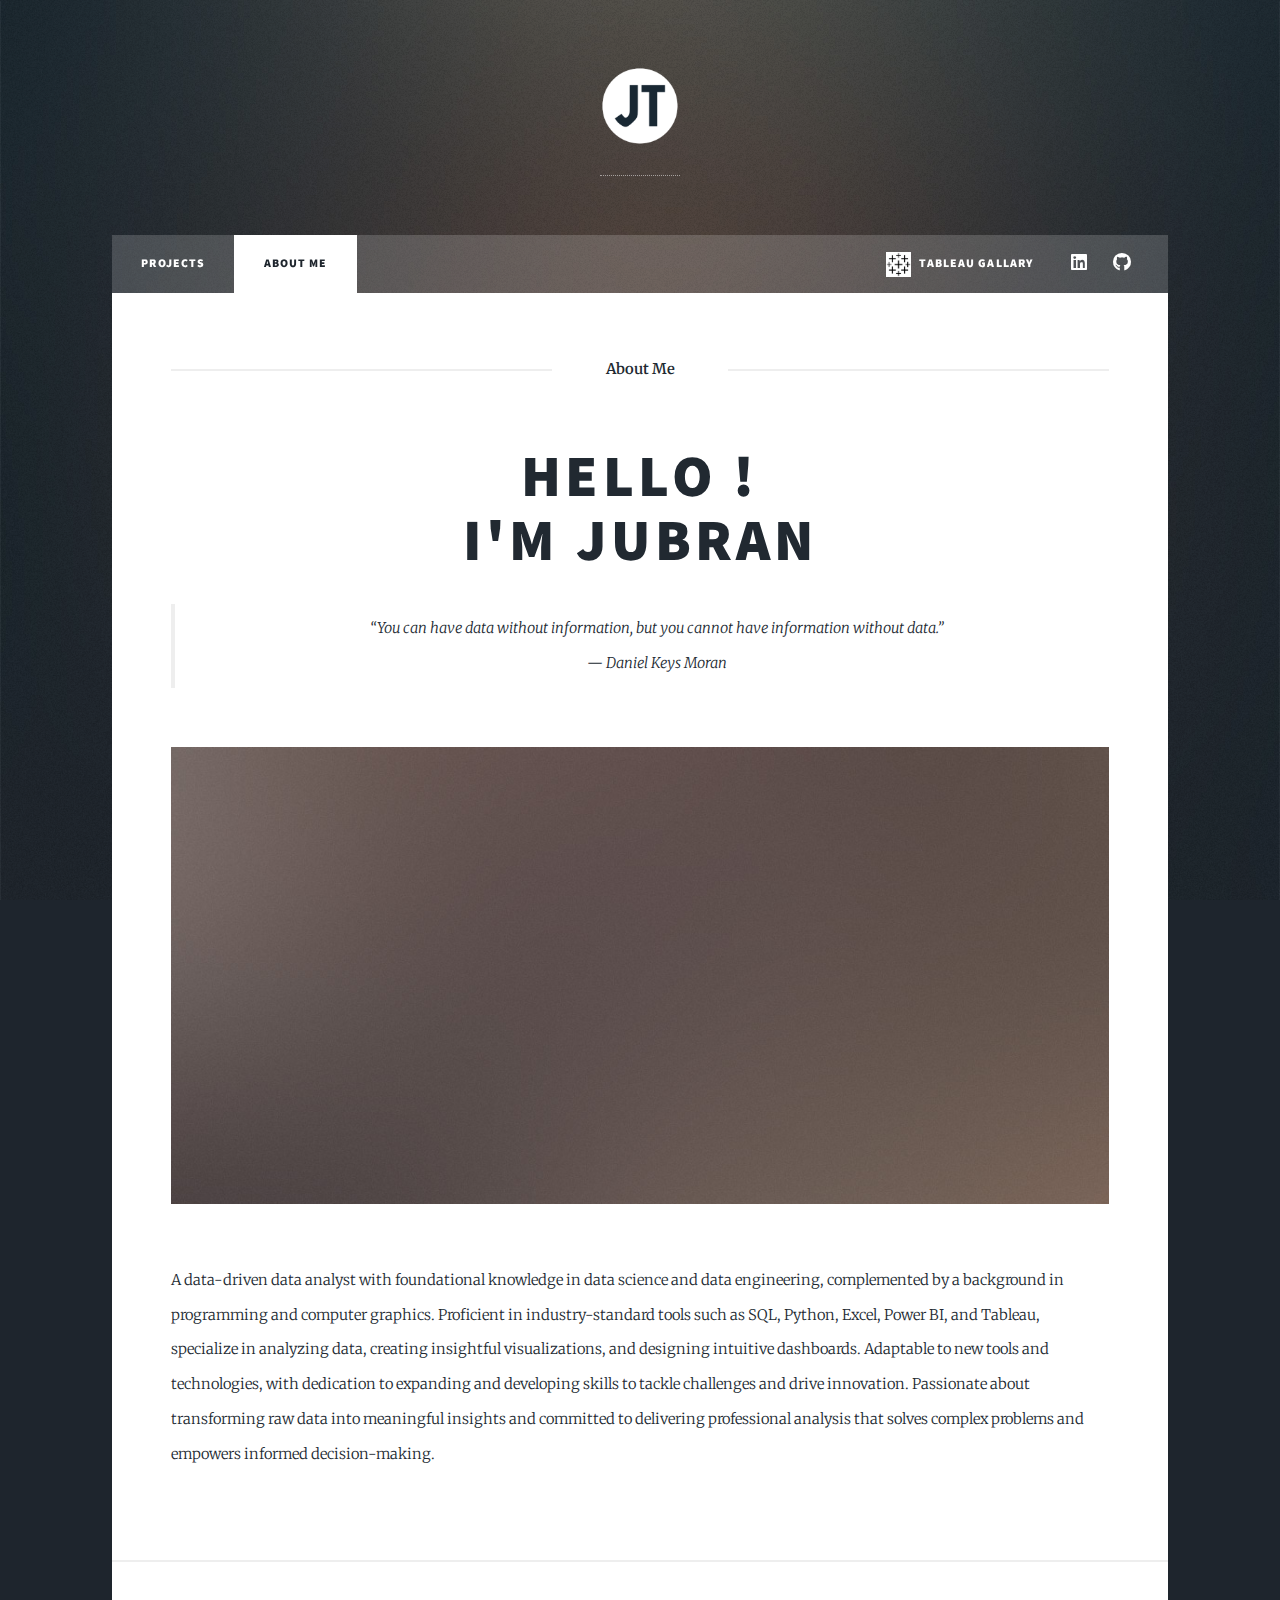
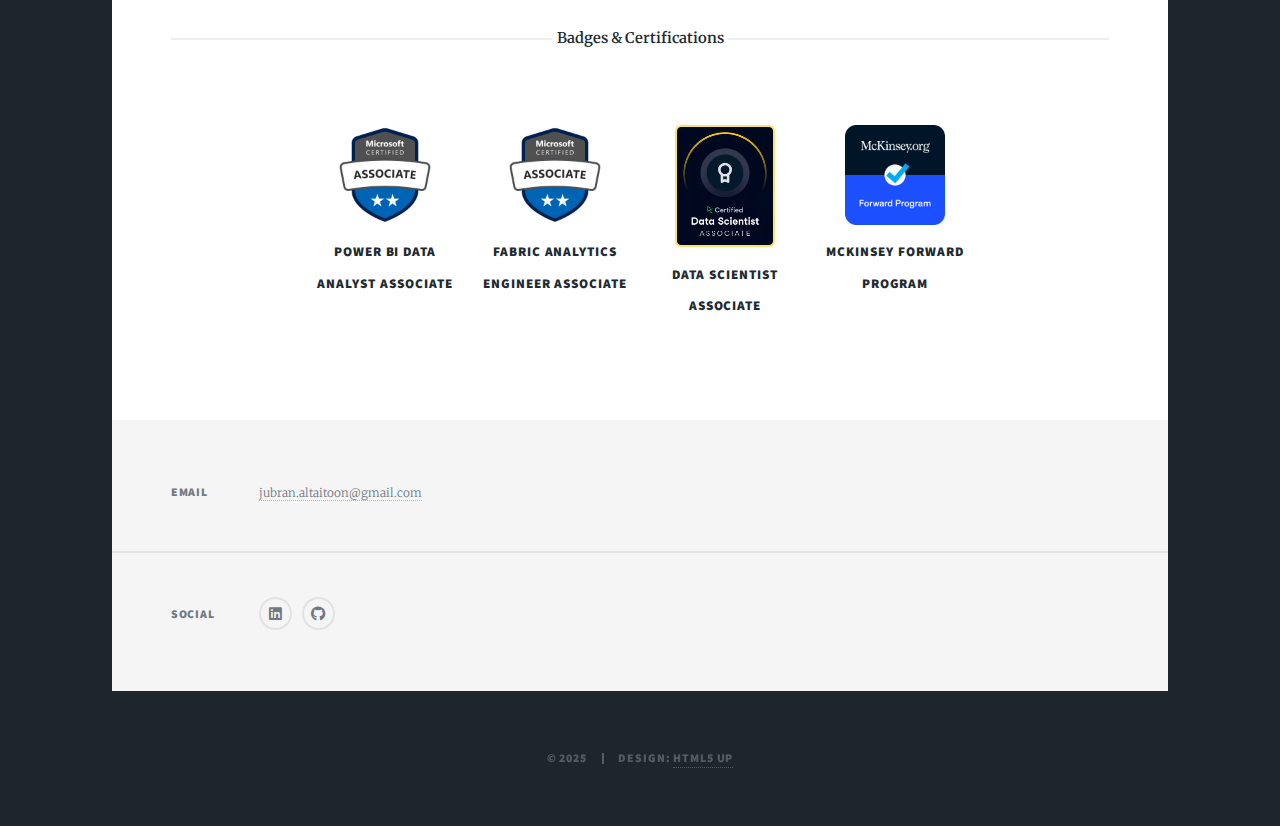
==== about_me.html @ 2d271c59 "Portfolio page" ====
<!DOCTYPE HTML>
<!--
	Massively by HTML5 UP
	html5up.net | @ajlkn
	Free for personal and commercial use under the CCA 3.0 license (html5up.net/license)
-->
<html>
	<head>
		<title>About Me - Jubran | Data Analyst</title>
		<meta charset="utf-8" />
		<meta name="viewport" content="width=device-width, initial-scale=1, user-scalable=no" />
		<link rel="stylesheet" href="assets/css/main.css" />
		<noscript><link rel="stylesheet" href="assets/css/noscript.css" /></noscript>
	</head>
	<body class="is-preload">

		<!-- Wrapper -->
			<div id="wrapper">

				<!-- Header -->
					<header id="header">
						<a href="index.html" class="logo"><img src="images/JT_logo.png" width="80"></img> </a>
					</header>

				<!-- Nav -->
					<nav id="nav">
						<ul class="links">
							<li><a href="index.html">Projects</a></li>
							<li class="active"><a href="about_me.html">About Me</a></li>
						</ul>
                        <ul class="icons links" >
                            <li><a href="https://public.tableau.com/app/profile/jubran.jalal/vizzes" class="icon brands" style="display: inline-flex; align-items: center; text-decoration: none;">
                                <img src="images/tableau_icon.png" height="25" alt="Tableau Profile" style="margin-right: 8px;" />Tableau Gallary</a></li>
                        </ul>
						<ul class="icons">
							<li><a href="https://www.linkedin.com/in/jubranaltaitoon/" class="icon brands fa-linkedin"><span class="label">Linkedin</span></a></li>
							<li><a href="https://github.com/JubJT" class="icon brands fa-github"><span class="label">GitHub</span></a></li>
						</ul>
					</nav>

				<!-- Main -->
					<div id="main">

						<!-- Post -->
							<section class="post">
								<header class="major">
									<span class="date"><strong>About Me</strong></span>
									<h1>Hello !<br>
									I'm Jubran</h1>
									<blockquote>
                                        “You can have data without information, but you cannot have information without data.”  
                                        <footer>— Daniel Keys Moran</footer>
                                    </blockquote>                                    
								</header>
								<div class="image main"><img src="images/pic01.jpg" alt="" /></div>
								<p>A data-driven data analyst with foundational knowledge in data science and data engineering, complemented by a background in programming and computer graphics. Proficient in industry-standard tools such as SQL, Python, Excel, Power BI, and Tableau, specialize in analyzing data, creating insightful visualizations, and designing intuitive dashboards. Adaptable to new tools and technologies, with dedication to expanding and developing skills to tackle challenges and drive innovation. Passionate about transforming raw data into meaningful insights and committed to delivering professional analysis that solves complex problems and empowers informed decision-making.</p>
							</section>
                        <!--Badges-->
                            <section class="post">
                                <header class="major">
                                    <span class="date"><strong>Badges & Certifications</strong></span>
                                </header>
                                <div class="badge-container">
                                    <!-- Row 1 -->
                                    <div class="badge">
                                        <img src="images/microsoft-certified-associate-badge.png" alt="Power BI Data Analyst Associate"/>
                                        <p>Power BI Data Analyst Associate</p>
                                    </div>
                                    <div class="badge">
                                        <img src="images/microsoft-certified-associate-badge.png" alt="Fabric Analytics Engineer Associate">
                                        <p>Fabric Analytics Engineer Associate</p>
                                    </div>
                                    <div class="badge">
                                        <img src="images/DS_Associate_badge_with_outline.png" alt="Data Scientist Associate">
                                        <p>Data Scientist Associate</p>
                                    </div>
                                    <div class="badge">
                                        <img src="images/mckinsey_forward_program.png" alt="McKinsey Forward Program">
                                        <p>McKinsey Forward Program</p>
                                    </div>
                                </div>
                            </section>
					</div>

				<!-- Footer -->
					<footer id="footer">
						<section class="split contact">
							<section>
								<h3>Email</h3>
								<p><a href="mailto:jubran.altaitoon@gmail.com">jubran.altaitoon@gmail.com</a></p>
							</section>
							<section>
								<h3>Social</h3>
								<ul class="icons alt">
									<li><a href="https://www.linkedin.com/in/jubranaltaitoon/" class="icon brands alt fa-linkedin"><span class="label">Linkedin</span></a></li>
									<li><a href="https://github.com/JubJT" class="icon brands alt fa-github"><span class="label">GitHub</span></a></li>
								</ul>
							</section>
						</section>
					</footer>

				<!-- Copyright -->
					<div id="copyright">
						<ul><li>&copy; 2025</li><li>Design: <a href="https://html5up.net">HTML5 UP</a></li></ul>
					</div>

			</div>

		<!-- Scripts -->
			<script src="assets/js/jquery.min.js"></script>
			<script src="assets/js/jquery.scrollex.min.js"></script>
			<script src="assets/js/jquery.scrolly.min.js"></script>
			<script src="assets/js/browser.min.js"></script>
			<script src="assets/js/breakpoints.min.js"></script>
			<script src="assets/js/util.js"></script>
			<script src="assets/js/main.js"></script>

	</body>
</html>
---- assets/css/main.css ----
@import url(fontawesome-all.min.css);
@import url("https://fonts.googleapis.com/css?family=Merriweather:300,700,300italic,700italic|Source+Sans+Pro:900");

/*
	Massively by HTML5 UP
	html5up.net | @ajlkn
	Free for personal and commercial use under the CCA 3.0 license (html5up.net/license)
*/

html, body, div, span, applet, object,
iframe, h1, h2, h3, h4, h5, h6, p, blockquote,
pre, a, abbr, acronym, address, big, cite,
code, del, dfn, em, img, ins, kbd, q, s, samp,
small, strike, strong, sub, sup, tt, var, b,
u, i, center, dl, dt, dd, ol, ul, li, fieldset,
form, label, legend, table, caption, tbody,
tfoot, thead, tr, th, td, article, aside,
canvas, details, embed, figure, figcaption,
footer, header, hgroup, menu, nav, output, ruby,
section, summary, time, mark, audio, video {
	margin: 0;
	padding: 0;
	border: 0;
	font-size: 100%;
	font: inherit;
	vertical-align: baseline;}

article, aside, details, figcaption, figure,
footer, header, hgroup, menu, nav, section {
	display: block;}

body {
	line-height: 1;
}

ol, ul {
	list-style: none;
}

blockquote, q {
	quotes: none;
}

	blockquote:before, blockquote:after, q:before, q:after {
		content: '';
		content: none;
	}

table {
	border-collapse: collapse;
	border-spacing: 0;
}

body {
	-webkit-text-size-adjust: none;
}

mark {
	background-color: transparent;
	color: inherit;
}

input::-moz-focus-inner {
	border: 0;
	padding: 0;
}

input, select, textarea {
	-moz-appearance: none;
	-webkit-appearance: none;
	-ms-appearance: none;
	appearance: none;
}

/* Basic */

	@-ms-viewport {
		width: device-width;
	}

	body {
		-ms-overflow-style: scrollbar;
	}

	@media screen and (max-width: 480px) {

		html, body {
			min-width: 320px;
		}

	}

	html {
		box-sizing: border-box;
	}

	*, *:before, *:after {
		box-sizing: inherit;
	}

	body {
		background-color: #1e252d;
	}

		body.is-preload *, body.is-preload *:before, body.is-preload *:after {
			-moz-animation: none !important;
			-webkit-animation: none !important;
			-ms-animation: none !important;
			animation: none !important;
			-moz-transition: none !important;
			-webkit-transition: none !important;
			-ms-transition: none !important;
			transition: none !important;
		}

/* Type */

	html {
		font-size: 16pt;
	}

		@media screen and (max-width: 1680px) {

			html {
				font-size: 12pt;
			}

		}

		@media screen and (max-width: 1280px) {

			html {
				font-size: 11pt;
			}

		}

		@media screen and (max-width: 360px) {

			html {
				font-size: 10pt;
			}

		}

	body {
		color: #212931;
	}

	body, input, select, textarea {
		font-family: "Merriweather", Georgia, serif;
		font-weight: 300;
		font-size: 1rem;
		line-height: 2.375;
	}

	a {
		-moz-transition: color 0.2s ease-in-out, background-color 0.2s ease-in-out, border-color 0.2s ease-in-out, box-shadow 0.2s ease-in-out;
		-webkit-transition: color 0.2s ease-in-out, background-color 0.2s ease-in-out, border-color 0.2s ease-in-out, box-shadow 0.2s ease-in-out;
		-ms-transition: color 0.2s ease-in-out, background-color 0.2s ease-in-out, border-color 0.2s ease-in-out, box-shadow 0.2s ease-in-out;
		transition: color 0.2s ease-in-out, background-color 0.2s ease-in-out, border-color 0.2s ease-in-out, box-shadow 0.2s ease-in-out;
		border-bottom: dotted 1px;
		text-decoration: none;
	}

		a:hover {
			border-bottom-color: transparent;
		}

	strong, b {
		font-weight: 600;
	}

	em, i {
		font-style: italic;
	}

	p {
		/*text-align: justify;*/
		margin: 0 0 2rem 0;
	}

	h1, h2, h3, h4, h5, h6 {
		font-family: "Source Sans Pro", Helvetica, sans-serif;
		font-weight: 900;
		line-height: 1.5;
		letter-spacing: 0.075em;
		text-transform: uppercase;
		margin: 0 0 1rem 0;
	}

		h1 a, h2 a, h3 a, h4 a, h5 a, h6 a {
			border-bottom: 0;
			color: inherit;
			text-decoration: none;
		}

	h1 {
		font-size: 4rem;
		line-height: 1.1;
		margin: 0 0 2rem 0;
	}

	h2 {
		font-size: 1.75rem;
		line-height: 1.3;
		margin: 0 0 1.5rem 0;
	}

	h3 {
		font-size: 1.25rem;
		margin: 0 0 1.5rem 0;
	}

	h4 {
		font-size: 1rem;
	}

	h5 {
		font-size: 0.9rem;
	}

	h6 {
		font-size: 0.8rem;
	}

	sub {
		font-size: 0.8rem;
		position: relative;
		top: 0.5rem;
	}

	sup {
		font-size: 0.8rem;
		position: relative;
		top: -0.5rem;
	}

	blockquote {
		border-left: solid 4px;
		font-style: italic;
		margin: 0 0 2rem 0;
		padding: 0.5rem 0 0.5rem 2rem;
	}

	code {
		border: solid 2px;
		font-family: "Courier New", monospace;
		font-size: 0.9rem;
		margin: 0 0.25rem;
		padding: 0.25rem 0.65rem;
	}

	pre {
		-webkit-overflow-scrolling: touch;
		font-family: "Courier New", monospace;
		font-size: 0.9rem;
		margin: 0 0 2rem 0;
	}

		pre code {
			display: block;
			line-height: 1.75;
			padding: 1rem 1.5rem;
			overflow-x: auto;
		}

	hr {
		border: 0;
		border-bottom: solid 2px;
		margin: 3rem 0;
	}

		hr.major {
			margin: 5rem 0;
		}

	.align-left {
		text-align: left;
	}

	.align-center {
		text-align: center;
	}

	.align-right {
		text-align: right;
	}

	input, select, textarea {
		color: #212931;
	}

	a {
		color: #212931;
		border-bottom-color: rgba(33, 41, 49, 0.5);
	}

		a:hover {
			border-bottom-color: transparent;
			color: #18bfef !important;
		}

	strong, b {
		color: #212931;
	}

	h1, h2, h3, h4, h5, h6 {
		color: #212931;
	}

	blockquote {
		border-left-color: #eeeeee;
	}

	code {
		background: rgba(220, 220, 220, 0.25);
		border-color: #eeeeee;
	}

	hr {
		border-bottom-color: #eeeeee;
	}

/* Row */

	.row {
		display: flex;
		flex-wrap: wrap;
		box-sizing: border-box;
		align-items: stretch;
	}

		.row > * {
			box-sizing: border-box;
		}

		.row.gtr-uniform > * > :last-child {
			margin-bottom: 0;
		}

		.row.aln-left {
			justify-content: flex-start;
		}

		.row.aln-center {
			justify-content: center;
		}

		.row.aln-right {
			justify-content: flex-end;
		}

		.row.aln-top {
			align-items: flex-start;
		}

		.row.aln-middle {
			align-items: center;
		}

		.row.aln-bottom {
			align-items: flex-end;
		}

		.row > .imp {
			order: -1;
		}

		.row > .col-1 {
			width: 8.33333%;
		}

		.row > .off-1 {
			margin-left: 8.33333%;
		}

		.row > .col-2 {
			width: 16.66667%;
		}

		.row > .off-2 {
			margin-left: 16.66667%;
		}

		.row > .col-3 {
			width: 25%;
		}

		.row > .off-3 {
			margin-left: 25%;
		}

		.row > .col-4 {
			width: 33.33333%;
		}

		.row > .off-4 {
			margin-left: 33.33333%;
		}

		.row > .col-5 {
			width: 41.66667%;
		}

		.row > .off-5 {
			margin-left: 41.66667%;
		}

		.row > .col-6 {
			width: 50%;
		}

		.row > .off-6 {
			margin-left: 50%;
		}

		.row > .col-7 {
			width: 58.33333%;
		}

		.row > .off-7 {
			margin-left: 58.33333%;
		}

		.row > .col-8 {
			width: 66.66667%;
		}

		.row > .off-8 {
			margin-left: 66.66667%;
		}

		.row > .col-9 {
			width: 75%;
		}

		.row > .off-9 {
			margin-left: 75%;
		}

		.row > .col-10 {
			width: 83.33333%;
		}

		.row > .off-10 {
			margin-left: 83.33333%;
		}

		.row > .col-11 {
			width: 91.66667%;
		}

		.row > .off-11 {
			margin-left: 91.66667%;
		}

		.row > .col-12 {
			width: 100%;
		}

		.row > .off-12 {
			margin-left: 100%;
		}

		.row.gtr-0 {
			margin-top: 0;
			margin-left: 0rem;
		}

			.row.gtr-0 > * {
				padding: 0 0 0 0rem;
			}

			.row.gtr-0.gtr-uniform {
				margin-top: 0rem;
			}

				.row.gtr-0.gtr-uniform > * {
					padding-top: 0rem;
				}

		.row.gtr-25 {
			margin-top: 0;
			margin-left: -0.375rem;
		}

			.row.gtr-25 > * {
				padding: 0 0 0 0.375rem;
			}

			.row.gtr-25.gtr-uniform {
				margin-top: -0.375rem;
			}

				.row.gtr-25.gtr-uniform > * {
					padding-top: 0.375rem;
				}

		.row.gtr-50 {
			margin-top: 0;
			margin-left: -0.75rem;
		}

			.row.gtr-50 > * {
				padding: 0 0 0 0.75rem;
			}

			.row.gtr-50.gtr-uniform {
				margin-top: -0.75rem;
			}

				.row.gtr-50.gtr-uniform > * {
					padding-top: 0.75rem;
				}

		.row {
			margin-top: 0;
			margin-left: -1.5rem;
		}

			.row > * {
				padding: 0 0 0 1.5rem;
			}

			.row.gtr-uniform {
				margin-top: -1.5rem;
			}

				.row.gtr-uniform > * {
					padding-top: 1.5rem;
				}

		.row.gtr-150 {
			margin-top: 0;
			margin-left: -2.25rem;
		}

			.row.gtr-150 > * {
				padding: 0 0 0 2.25rem;
			}

			.row.gtr-150.gtr-uniform {
				margin-top: -2.25rem;
			}

				.row.gtr-150.gtr-uniform > * {
					padding-top: 2.25rem;
				}

		.row.gtr-200 {
			margin-top: 0;
			margin-left: -3rem;
		}

			.row.gtr-200 > * {
				padding: 0 0 0 3rem;
			}

			.row.gtr-200.gtr-uniform {
				margin-top: -3rem;
			}

				.row.gtr-200.gtr-uniform > * {
					padding-top: 3rem;
				}

		@media screen and (max-width: 1680px) {

			.row {
				display: flex;
				flex-wrap: wrap;
				box-sizing: border-box;
				align-items: stretch;
			}

				.row > * {
					box-sizing: border-box;
				}

				.row.gtr-uniform > * > :last-child {
					margin-bottom: 0;
				}

				.row.aln-left {
					justify-content: flex-start;
				}

				.row.aln-center {
					justify-content: center;
				}

				.row.aln-right {
					justify-content: flex-end;
				}

				.row.aln-top {
					align-items: flex-start;
				}

				.row.aln-middle {
					align-items: center;
				}

				.row.aln-bottom {
					align-items: flex-end;
				}

				.row > .imp-xlarge {
					order: -1;
				}

				.row > .col-1-xlarge {
					width: 8.33333%;
				}

				.row > .off-1-xlarge {
					margin-left: 8.33333%;
				}

				.row > .col-2-xlarge {
					width: 16.66667%;
				}

				.row > .off-2-xlarge {
					margin-left: 16.66667%;
				}

				.row > .col-3-xlarge {
					width: 25%;
				}

				.row > .off-3-xlarge {
					margin-left: 25%;
				}

				.row > .col-4-xlarge {
					width: 33.33333%;
				}

				.row > .off-4-xlarge {
					margin-left: 33.33333%;
				}

				.row > .col-5-xlarge {
					width: 41.66667%;
				}

				.row > .off-5-xlarge {
					margin-left: 41.66667%;
				}

				.row > .col-6-xlarge {
					width: 50%;
				}

				.row > .off-6-xlarge {
					margin-left: 50%;
				}

				.row > .col-7-xlarge {
					width: 58.33333%;
				}

				.row > .off-7-xlarge {
					margin-left: 58.33333%;
				}

				.row > .col-8-xlarge {
					width: 66.66667%;
				}

				.row > .off-8-xlarge {
					margin-left: 66.66667%;
				}

				.row > .col-9-xlarge {
					width: 75%;
				}

				.row > .off-9-xlarge {
					margin-left: 75%;
				}

				.row > .col-10-xlarge {
					width: 83.33333%;
				}

				.row > .off-10-xlarge {
					margin-left: 83.33333%;
				}

				.row > .col-11-xlarge {
					width: 91.66667%;
				}

				.row > .off-11-xlarge {
					margin-left: 91.66667%;
				}

				.row > .col-12-xlarge {
					width: 100%;
				}

				.row > .off-12-xlarge {
					margin-left: 100%;
				}

				.row.gtr-0 {
					margin-top: 0;
					margin-left: 0rem;
				}

					.row.gtr-0 > * {
						padding: 0 0 0 0rem;
					}

					.row.gtr-0.gtr-uniform {
						margin-top: 0rem;
					}

						.row.gtr-0.gtr-uniform > * {
							padding-top: 0rem;
						}

				.row.gtr-25 {
					margin-top: 0;
					margin-left: -0.375rem;
				}

					.row.gtr-25 > * {
						padding: 0 0 0 0.375rem;
					}

					.row.gtr-25.gtr-uniform {
						margin-top: -0.375rem;
					}

						.row.gtr-25.gtr-uniform > * {
							padding-top: 0.375rem;
						}

				.row.gtr-50 {
					margin-top: 0;
					margin-left: -0.75rem;
				}

					.row.gtr-50 > * {
						padding: 0 0 0 0.75rem;
					}

					.row.gtr-50.gtr-uniform {
						margin-top: -0.75rem;
					}

						.row.gtr-50.gtr-uniform > * {
							padding-top: 0.75rem;
						}

				.row {
					margin-top: 0;
					margin-left: -1.5rem;
				}

					.row > * {
						padding: 0 0 0 1.5rem;
					}

					.row.gtr-uniform {
						margin-top: -1.5rem;
					}

						.row.gtr-uniform > * {
							padding-top: 1.5rem;
						}

				.row.gtr-150 {
					margin-top: 0;
					margin-left: -2.25rem;
				}

					.row.gtr-150 > * {
						padding: 0 0 0 2.25rem;
					}

					.row.gtr-150.gtr-uniform {
						margin-top: -2.25rem;
					}

						.row.gtr-150.gtr-uniform > * {
							padding-top: 2.25rem;
						}

				.row.gtr-200 {
					margin-top: 0;
					margin-left: -3rem;
				}

					.row.gtr-200 > * {
						padding: 0 0 0 3rem;
					}

					.row.gtr-200.gtr-uniform {
						margin-top: -3rem;
					}

						.row.gtr-200.gtr-uniform > * {
							padding-top: 3rem;
						}

		}

		@media screen and (max-width: 1280px) {

			.row {
				display: flex;
				flex-wrap: wrap;
				box-sizing: border-box;
				align-items: stretch;
			}

				.row > * {
					box-sizing: border-box;
				}

				.row.gtr-uniform > * > :last-child {
					margin-bottom: 0;
				}

				.row.aln-left {
					justify-content: flex-start;
				}

				.row.aln-center {
					justify-content: center;
				}

				.row.aln-right {
					justify-content: flex-end;
				}

				.row.aln-top {
					align-items: flex-start;
				}

				.row.aln-middle {
					align-items: center;
				}

				.row.aln-bottom {
					align-items: flex-end;
				}

				.row > .imp-large {
					order: -1;
				}

				.row > .col-1-large {
					width: 8.33333%;
				}

				.row > .off-1-large {
					margin-left: 8.33333%;
				}

				.row > .col-2-large {
					width: 16.66667%;
				}

				.row > .off-2-large {
					margin-left: 16.66667%;
				}

				.row > .col-3-large {
					width: 25%;
				}

				.row > .off-3-large {
					margin-left: 25%;
				}

				.row > .col-4-large {
					width: 33.33333%;
				}

				.row > .off-4-large {
					margin-left: 33.33333%;
				}

				.row > .col-5-large {
					width: 41.66667%;
				}

				.row > .off-5-large {
					margin-left: 41.66667%;
				}

				.row > .col-6-large {
					width: 50%;
				}

				.row > .off-6-large {
					margin-left: 50%;
				}

				.row > .col-7-large {
					width: 58.33333%;
				}

				.row > .off-7-large {
					margin-left: 58.33333%;
				}

				.row > .col-8-large {
					width: 66.66667%;
				}

				.row > .off-8-large {
					margin-left: 66.66667%;
				}

				.row > .col-9-large {
					width: 75%;
				}

				.row > .off-9-large {
					margin-left: 75%;
				}

				.row > .col-10-large {
					width: 83.33333%;
				}

				.row > .off-10-large {
					margin-left: 83.33333%;
				}

				.row > .col-11-large {
					width: 91.66667%;
				}

				.row > .off-11-large {
					margin-left: 91.66667%;
				}

				.row > .col-12-large {
					width: 100%;
				}

				.row > .off-12-large {
					margin-left: 100%;
				}

				.row.gtr-0 {
					margin-top: 0;
					margin-left: 0rem;
				}

					.row.gtr-0 > * {
						padding: 0 0 0 0rem;
					}

					.row.gtr-0.gtr-uniform {
						margin-top: 0rem;
					}

						.row.gtr-0.gtr-uniform > * {
							padding-top: 0rem;
						}

				.row.gtr-25 {
					margin-top: 0;
					margin-left: -0.375rem;
				}

					.row.gtr-25 > * {
						padding: 0 0 0 0.375rem;
					}

					.row.gtr-25.gtr-uniform {
						margin-top: -0.375rem;
					}

						.row.gtr-25.gtr-uniform > * {
							padding-top: 0.375rem;
						}

				.row.gtr-50 {
					margin-top: 0;
					margin-left: -0.75rem;
				}

					.row.gtr-50 > * {
						padding: 0 0 0 0.75rem;
					}

					.row.gtr-50.gtr-uniform {
						margin-top: -0.75rem;
					}

						.row.gtr-50.gtr-uniform > * {
							padding-top: 0.75rem;
						}

				.row {
					margin-top: 0;
					margin-left: -1.5rem;
				}

					.row > * {
						padding: 0 0 0 1.5rem;
					}

					.row.gtr-uniform {
						margin-top: -1.5rem;
					}

						.row.gtr-uniform > * {
							padding-top: 1.5rem;
						}

				.row.gtr-150 {
					margin-top: 0;
					margin-left: -2.25rem;
				}

					.row.gtr-150 > * {
						padding: 0 0 0 2.25rem;
					}

					.row.gtr-150.gtr-uniform {
						margin-top: -2.25rem;
					}

						.row.gtr-150.gtr-uniform > * {
							padding-top: 2.25rem;
						}

				.row.gtr-200 {
					margin-top: 0;
					margin-left: -3rem;
				}

					.row.gtr-200 > * {
						padding: 0 0 0 3rem;
					}

					.row.gtr-200.gtr-uniform {
						margin-top: -3rem;
					}

						.row.gtr-200.gtr-uniform > * {
							padding-top: 3rem;
						}

		}

		@media screen and (max-width: 980px) {

			.row {
				display: flex;
				flex-wrap: wrap;
				box-sizing: border-box;
				align-items: stretch;
			}

				.row > * {
					box-sizing: border-box;
				}

				.row.gtr-uniform > * > :last-child {
					margin-bottom: 0;
				}

				.row.aln-left {
					justify-content: flex-start;
				}

				.row.aln-center {
					justify-content: center;
				}

				.row.aln-right {
					justify-content: flex-end;
				}

				.row.aln-top {
					align-items: flex-start;
				}

				.row.aln-middle {
					align-items: center;
				}

				.row.aln-bottom {
					align-items: flex-end;
				}

				.row > .imp-medium {
					order: -1;
				}

				.row > .col-1-medium {
					width: 8.33333%;
				}

				.row > .off-1-medium {
					margin-left: 8.33333%;
				}

				.row > .col-2-medium {
					width: 16.66667%;
				}

				.row > .off-2-medium {
					margin-left: 16.66667%;
				}

				.row > .col-3-medium {
					width: 25%;
				}

				.row > .off-3-medium {
					margin-left: 25%;
				}

				.row > .col-4-medium {
					width: 33.33333%;
				}

				.row > .off-4-medium {
					margin-left: 33.33333%;
				}

				.row > .col-5-medium {
					width: 41.66667%;
				}

				.row > .off-5-medium {
					margin-left: 41.66667%;
				}

				.row > .col-6-medium {
					width: 50%;
				}

				.row > .off-6-medium {
					margin-left: 50%;
				}

				.row > .col-7-medium {
					width: 58.33333%;
				}

				.row > .off-7-medium {
					margin-left: 58.33333%;
				}

				.row > .col-8-medium {
					width: 66.66667%;
				}

				.row > .off-8-medium {
					margin-left: 66.66667%;
				}

				.row > .col-9-medium {
					width: 75%;
				}

				.row > .off-9-medium {
					margin-left: 75%;
				}

				.row > .col-10-medium {
					width: 83.33333%;
				}

				.row > .off-10-medium {
					margin-left: 83.33333%;
				}

				.row > .col-11-medium {
					width: 91.66667%;
				}

				.row > .off-11-medium {
					margin-left: 91.66667%;
				}

				.row > .col-12-medium {
					width: 100%;
				}

				.row > .off-12-medium {
					margin-left: 100%;
				}

				.row.gtr-0 {
					margin-top: 0;
					margin-left: 0rem;
				}

					.row.gtr-0 > * {
						padding: 0 0 0 0rem;
					}

					.row.gtr-0.gtr-uniform {
						margin-top: 0rem;
					}

						.row.gtr-0.gtr-uniform > * {
							padding-top: 0rem;
						}

				.row.gtr-25 {
					margin-top: 0;
					margin-left: -0.375rem;
				}

					.row.gtr-25 > * {
						padding: 0 0 0 0.375rem;
					}

					.row.gtr-25.gtr-uniform {
						margin-top: -0.375rem;
					}

						.row.gtr-25.gtr-uniform > * {
							padding-top: 0.375rem;
						}

				.row.gtr-50 {
					margin-top: 0;
					margin-left: -0.75rem;
				}

					.row.gtr-50 > * {
						padding: 0 0 0 0.75rem;
					}

					.row.gtr-50.gtr-uniform {
						margin-top: -0.75rem;
					}

						.row.gtr-50.gtr-uniform > * {
							padding-top: 0.75rem;
						}

				.row {
					margin-top: 0;
					margin-left: -1.5rem;
				}

					.row > * {
						padding: 0 0 0 1.5rem;
					}

					.row.gtr-uniform {
						margin-top: -1.5rem;
					}

						.row.gtr-uniform > * {
							padding-top: 1.5rem;
						}

				.row.gtr-150 {
					margin-top: 0;
					margin-left: -2.25rem;
				}

					.row.gtr-150 > * {
						padding: 0 0 0 2.25rem;
					}

					.row.gtr-150.gtr-uniform {
						margin-top: -2.25rem;
					}

						.row.gtr-150.gtr-uniform > * {
							padding-top: 2.25rem;
						}

				.row.gtr-200 {
					margin-top: 0;
					margin-left: -3rem;
				}

					.row.gtr-200 > * {
						padding: 0 0 0 3rem;
					}

					.row.gtr-200.gtr-uniform {
						margin-top: -3rem;
					}

						.row.gtr-200.gtr-uniform > * {
							padding-top: 3rem;
						}

		}

		@media screen and (max-width: 736px) {

			.row {
				display: flex;
				flex-wrap: wrap;
				box-sizing: border-box;
				align-items: stretch;
			}

				.row > * {
					box-sizing: border-box;
				}

				.row.gtr-uniform > * > :last-child {
					margin-bottom: 0;
				}

				.row.aln-left {
					justify-content: flex-start;
				}

				.row.aln-center {
					justify-content: center;
				}

				.row.aln-right {
					justify-content: flex-end;
				}

				.row.aln-top {
					align-items: flex-start;
				}

				.row.aln-middle {
					align-items: center;
				}

				.row.aln-bottom {
					align-items: flex-end;
				}

				.row > .imp-small {
					order: -1;
				}

				.row > .col-1-small {
					width: 8.33333%;
				}

				.row > .off-1-small {
					margin-left: 8.33333%;
				}

				.row > .col-2-small {
					width: 16.66667%;
				}

				.row > .off-2-small {
					margin-left: 16.66667%;
				}

				.row > .col-3-small {
					width: 25%;
				}

				.row > .off-3-small {
					margin-left: 25%;
				}

				.row > .col-4-small {
					width: 33.33333%;
				}

				.row > .off-4-small {
					margin-left: 33.33333%;
				}

				.row > .col-5-small {
					width: 41.66667%;
				}

				.row > .off-5-small {
					margin-left: 41.66667%;
				}

				.row > .col-6-small {
					width: 50%;
				}

				.row > .off-6-small {
					margin-left: 50%;
				}

				.row > .col-7-small {
					width: 58.33333%;
				}

				.row > .off-7-small {
					margin-left: 58.33333%;
				}

				.row > .col-8-small {
					width: 66.66667%;
				}

				.row > .off-8-small {
					margin-left: 66.66667%;
				}

				.row > .col-9-small {
					width: 75%;
				}

				.row > .off-9-small {
					margin-left: 75%;
				}

				.row > .col-10-small {
					width: 83.33333%;
				}

				.row > .off-10-small {
					margin-left: 83.33333%;
				}

				.row > .col-11-small {
					width: 91.66667%;
				}

				.row > .off-11-small {
					margin-left: 91.66667%;
				}

				.row > .col-12-small {
					width: 100%;
				}

				.row > .off-12-small {
					margin-left: 100%;
				}

				.row.gtr-0 {
					margin-top: 0;
					margin-left: 0rem;
				}

					.row.gtr-0 > * {
						padding: 0 0 0 0rem;
					}

					.row.gtr-0.gtr-uniform {
						margin-top: 0rem;
					}

						.row.gtr-0.gtr-uniform > * {
							padding-top: 0rem;
						}

				.row.gtr-25 {
					margin-top: 0;
					margin-left: -0.375rem;
				}

					.row.gtr-25 > * {
						padding: 0 0 0 0.375rem;
					}

					.row.gtr-25.gtr-uniform {
						margin-top: -0.375rem;
					}

						.row.gtr-25.gtr-uniform > * {
							padding-top: 0.375rem;
						}

				.row.gtr-50 {
					margin-top: 0;
					margin-left: -0.75rem;
				}

					.row.gtr-50 > * {
						padding: 0 0 0 0.75rem;
					}

					.row.gtr-50.gtr-uniform {
						margin-top: -0.75rem;
					}

						.row.gtr-50.gtr-uniform > * {
							padding-top: 0.75rem;
						}

				.row {
					margin-top: 0;
					margin-left: -1.5rem;
				}

					.row > * {
						padding: 0 0 0 1.5rem;
					}

					.row.gtr-uniform {
						margin-top: -1.5rem;
					}

						.row.gtr-uniform > * {
							padding-top: 1.5rem;
						}

				.row.gtr-150 {
					margin-top: 0;
					margin-left: -2.25rem;
				}

					.row.gtr-150 > * {
						padding: 0 0 0 2.25rem;
					}

					.row.gtr-150.gtr-uniform {
						margin-top: -2.25rem;
					}

						.row.gtr-150.gtr-uniform > * {
							padding-top: 2.25rem;
						}

				.row.gtr-200 {
					margin-top: 0;
					margin-left: -3rem;
				}

					.row.gtr-200 > * {
						padding: 0 0 0 3rem;
					}

					.row.gtr-200.gtr-uniform {
						margin-top: -3rem;
					}

						.row.gtr-200.gtr-uniform > * {
							padding-top: 3rem;
						}

		}

		@media screen and (max-width: 480px) {

			.row {
				display: flex;
				flex-wrap: wrap;
				box-sizing: border-box;
				align-items: stretch;
			}

				.row > * {
					box-sizing: border-box;
				}

				.row.gtr-uniform > * > :last-child {
					margin-bottom: 0;
				}

				.row.aln-left {
					justify-content: flex-start;
				}

				.row.aln-center {
					justify-content: center;
				}

				.row.aln-right {
					justify-content: flex-end;
				}

				.row.aln-top {
					align-items: flex-start;
				}

				.row.aln-middle {
					align-items: center;
				}

				.row.aln-bottom {
					align-items: flex-end;
				}

				.row > .imp-xsmall {
					order: -1;
				}

				.row > .col-1-xsmall {
					width: 8.33333%;
				}

				.row > .off-1-xsmall {
					margin-left: 8.33333%;
				}

				.row > .col-2-xsmall {
					width: 16.66667%;
				}

				.row > .off-2-xsmall {
					margin-left: 16.66667%;
				}

				.row > .col-3-xsmall {
					width: 25%;
				}

				.row > .off-3-xsmall {
					margin-left: 25%;
				}

				.row > .col-4-xsmall {
					width: 33.33333%;
				}

				.row > .off-4-xsmall {
					margin-left: 33.33333%;
				}

				.row > .col-5-xsmall {
					width: 41.66667%;
				}

				.row > .off-5-xsmall {
					margin-left: 41.66667%;
				}

				.row > .col-6-xsmall {
					width: 50%;
				}

				.row > .off-6-xsmall {
					margin-left: 50%;
				}

				.row > .col-7-xsmall {
					width: 58.33333%;
				}

				.row > .off-7-xsmall {
					margin-left: 58.33333%;
				}

				.row > .col-8-xsmall {
					width: 66.66667%;
				}

				.row > .off-8-xsmall {
					margin-left: 66.66667%;
				}

				.row > .col-9-xsmall {
					width: 75%;
				}

				.row > .off-9-xsmall {
					margin-left: 75%;
				}

				.row > .col-10-xsmall {
					width: 83.33333%;
				}

				.row > .off-10-xsmall {
					margin-left: 83.33333%;
				}

				.row > .col-11-xsmall {
					width: 91.66667%;
				}

				.row > .off-11-xsmall {
					margin-left: 91.66667%;
				}

				.row > .col-12-xsmall {
					width: 100%;
				}

				.row > .off-12-xsmall {
					margin-left: 100%;
				}

				.row.gtr-0 {
					margin-top: 0;
					margin-left: 0rem;
				}

					.row.gtr-0 > * {
						padding: 0 0 0 0rem;
					}

					.row.gtr-0.gtr-uniform {
						margin-top: 0rem;
					}

						.row.gtr-0.gtr-uniform > * {
							padding-top: 0rem;
						}

				.row.gtr-25 {
					margin-top: 0;
					margin-left: -0.375rem;
				}

					.row.gtr-25 > * {
						padding: 0 0 0 0.375rem;
					}

					.row.gtr-25.gtr-uniform {
						margin-top: -0.375rem;
					}

						.row.gtr-25.gtr-uniform > * {
							padding-top: 0.375rem;
						}

				.row.gtr-50 {
					margin-top: 0;
					margin-left: -0.75rem;
				}

					.row.gtr-50 > * {
						padding: 0 0 0 0.75rem;
					}

					.row.gtr-50.gtr-uniform {
						margin-top: -0.75rem;
					}

						.row.gtr-50.gtr-uniform > * {
							padding-top: 0.75rem;
						}

				.row {
					margin-top: 0;
					margin-left: -1.5rem;
				}

					.row > * {
						padding: 0 0 0 1.5rem;
					}

					.row.gtr-uniform {
						margin-top: -1.5rem;
					}

						.row.gtr-uniform > * {
							padding-top: 1.5rem;
						}

				.row.gtr-150 {
					margin-top: 0;
					margin-left: -2.25rem;
				}

					.row.gtr-150 > * {
						padding: 0 0 0 2.25rem;
					}

					.row.gtr-150.gtr-uniform {
						margin-top: -2.25rem;
					}

						.row.gtr-150.gtr-uniform > * {
							padding-top: 2.25rem;
						}

				.row.gtr-200 {
					margin-top: 0;
					margin-left: -3rem;
				}

					.row.gtr-200 > * {
						padding: 0 0 0 3rem;
					}

					.row.gtr-200.gtr-uniform {
						margin-top: -3rem;
					}

						.row.gtr-200.gtr-uniform > * {
							padding-top: 3rem;
						}

		}

		@media screen and (max-width: 360px) {

			.row {
				display: flex;
				flex-wrap: wrap;
				box-sizing: border-box;
				align-items: stretch;
			}

				.row > * {
					box-sizing: border-box;
				}

				.row.gtr-uniform > * > :last-child {
					margin-bottom: 0;
				}

				.row.aln-left {
					justify-content: flex-start;
				}

				.row.aln-center {
					justify-content: center;
				}

				.row.aln-right {
					justify-content: flex-end;
				}

				.row.aln-top {
					align-items: flex-start;
				}

				.row.aln-middle {
					align-items: center;
				}

				.row.aln-bottom {
					align-items: flex-end;
				}

				.row > .imp-xxsmall {
					order: -1;
				}

				.row > .col-1-xxsmall {
					width: 8.33333%;
				}

				.row > .off-1-xxsmall {
					margin-left: 8.33333%;
				}

				.row > .col-2-xxsmall {
					width: 16.66667%;
				}

				.row > .off-2-xxsmall {
					margin-left: 16.66667%;
				}

				.row > .col-3-xxsmall {
					width: 25%;
				}

				.row > .off-3-xxsmall {
					margin-left: 25%;
				}

				.row > .col-4-xxsmall {
					width: 33.33333%;
				}

				.row > .off-4-xxsmall {
					margin-left: 33.33333%;
				}

				.row > .col-5-xxsmall {
					width: 41.66667%;
				}

				.row > .off-5-xxsmall {
					margin-left: 41.66667%;
				}

				.row > .col-6-xxsmall {
					width: 50%;
				}

				.row > .off-6-xxsmall {
					margin-left: 50%;
				}

				.row > .col-7-xxsmall {
					width: 58.33333%;
				}

				.row > .off-7-xxsmall {
					margin-left: 58.33333%;
				}

				.row > .col-8-xxsmall {
					width: 66.66667%;
				}

				.row > .off-8-xxsmall {
					margin-left: 66.66667%;
				}

				.row > .col-9-xxsmall {
					width: 75%;
				}

				.row > .off-9-xxsmall {
					margin-left: 75%;
				}

				.row > .col-10-xxsmall {
					width: 83.33333%;
				}

				.row > .off-10-xxsmall {
					margin-left: 83.33333%;
				}

				.row > .col-11-xxsmall {
					width: 91.66667%;
				}

				.row > .off-11-xxsmall {
					margin-left: 91.66667%;
				}

				.row > .col-12-xxsmall {
					width: 100%;
				}

				.row > .off-12-xxsmall {
					margin-left: 100%;
				}

				.row.gtr-0 {
					margin-top: 0;
					margin-left: 0rem;
				}

					.row.gtr-0 > * {
						padding: 0 0 0 0rem;
					}

					.row.gtr-0.gtr-uniform {
						margin-top: 0rem;
					}

						.row.gtr-0.gtr-uniform > * {
							padding-top: 0rem;
						}

				.row.gtr-25 {
					margin-top: 0;
					margin-left: -0.375rem;
				}

					.row.gtr-25 > * {
						padding: 0 0 0 0.375rem;
					}

					.row.gtr-25.gtr-uniform {
						margin-top: -0.375rem;
					}

						.row.gtr-25.gtr-uniform > * {
							padding-top: 0.375rem;
						}

				.row.gtr-50 {
					margin-top: 0;
					margin-left: -0.75rem;
				}

					.row.gtr-50 > * {
						padding: 0 0 0 0.75rem;
					}

					.row.gtr-50.gtr-uniform {
						margin-top: -0.75rem;
					}

						.row.gtr-50.gtr-uniform > * {
							padding-top: 0.75rem;
						}

				.row {
					margin-top: 0;
					margin-left: -1.5rem;
				}

					.row > * {
						padding: 0 0 0 1.5rem;
					}

					.row.gtr-uniform {
						margin-top: -1.5rem;
					}

						.row.gtr-uniform > * {
							padding-top: 1.5rem;
						}

				.row.gtr-150 {
					margin-top: 0;
					margin-left: -2.25rem;
				}

					.row.gtr-150 > * {
						padding: 0 0 0 2.25rem;
					}

					.row.gtr-150.gtr-uniform {
						margin-top: -2.25rem;
					}

						.row.gtr-150.gtr-uniform > * {
							padding-top: 2.25rem;
						}

				.row.gtr-200 {
					margin-top: 0;
					margin-left: -3rem;
				}

					.row.gtr-200 > * {
						padding: 0 0 0 3rem;
					}

					.row.gtr-200.gtr-uniform {
						margin-top: -3rem;
					}

						.row.gtr-200.gtr-uniform > * {
							padding-top: 3rem;
						}

		}

/* Box */

	.box {
		border: solid 2px;
		margin-bottom: 2rem;
		padding: 1.5rem;
	}

		.box > :last-child,
		.box > :last-child > :last-child,
		.box > :last-child > :last-child > :last-child {
			margin-bottom: 0;
		}

		.box.alt {
			border: 0;
			border-radius: 0;
			padding: 0;
		}

	.box {
		border-color: #eeeeee;
	}

/* Button */

	input[type="submit"],
	input[type="reset"],
	input[type="button"],
	button,
	.button {
		-moz-appearance: none;
		-webkit-appearance: none;
		-ms-appearance: none;
		appearance: none;
		-moz-transition: background-color 0.2s ease-in-out, box-shadow 0.2s ease-in-out, color 0.2s ease-in-out;
		-webkit-transition: background-color 0.2s ease-in-out, box-shadow 0.2s ease-in-out, color 0.2s ease-in-out;
		-ms-transition: background-color 0.2s ease-in-out, box-shadow 0.2s ease-in-out, color 0.2s ease-in-out;
		transition: background-color 0.2s ease-in-out, box-shadow 0.2s ease-in-out, color 0.2s ease-in-out;
		border: 0;
		border-radius: 0;
		cursor: pointer;
		display: inline-block;
		font-family: "Source Sans Pro", Helvetica, sans-serif;
		font-size: 0.8rem;
		font-weight: 900;
		letter-spacing: 0.075em;
		height: 3rem;
		line-height: 3rem;
		padding: 0 2rem;
		text-align: center;
		text-decoration: none;
		text-transform: uppercase;
		white-space: nowrap;
	}

		input[type="submit"].icon:before,
		input[type="reset"].icon:before,
		input[type="button"].icon:before,
		button.icon:before,
		.button.icon:before {
			margin-right: 0.5rem;
		}

		input[type="submit"].icon.solo,
		input[type="reset"].icon.solo,
		input[type="button"].icon.solo,
		button.icon.solo,
		.button.icon.solo {
			position: relative;
			width: 4rem;
			height: 4rem;
			line-height: 4rem;
			border-radius: 4rem;
			text-indent: 4rem;
			overflow: hidden;
			padding: 0;
			white-space: nowrap;
		}

			input[type="submit"].icon.solo:before,
			input[type="reset"].icon.solo:before,
			input[type="button"].icon.solo:before,
			button.icon.solo:before,
			.button.icon.solo:before {
				position: absolute;
				display: block;
				top: 0;
				left: 0;
				width: inherit;
				height: inherit;
				line-height: inherit;
				font-size: 1.25rem;
				margin-right: 0;
				text-align: center;
				text-indent: 0;
			}

		input[type="submit"].fit,
		input[type="reset"].fit,
		input[type="button"].fit,
		button.fit,
		.button.fit {
			width: 100%;
		}

		input[type="submit"].small,
		input[type="reset"].small,
		input[type="button"].small,
		button.small,
		.button.small {
			font-size: 0.7rem;
			height: 2.5rem;
			line-height: 2.5rem;
			padding: 0 1.5rem;
		}

		input[type="submit"].large,
		input[type="reset"].large,
		input[type="button"].large,
		button.large,
		.button.large {
			font-size: 0.9rem;
			height: 3.5rem;
			line-height: 3.5rem;
			padding: 0 2.75rem;
		}

		@media screen and (max-width: 980px) {

			input[type="submit"],
			input[type="reset"],
			input[type="button"],
			button,
			.button {
				font-size: 0.9rem;
				height: 3.25rem;
				line-height: 3.25rem;
			}

				input[type="submit"].large,
				input[type="reset"].large,
				input[type="button"].large,
				button.large,
				.button.large {
					font-size: 1rem;
					height: 3.75rem;
					line-height: 3.75rem;
				}

		}

		input[type="submit"].disabled, input[type="submit"]:disabled,
		input[type="reset"].disabled,
		input[type="reset"]:disabled,
		input[type="button"].disabled,
		input[type="button"]:disabled,
		button.disabled,
		button:disabled,
		.button.disabled,
		.button:disabled {
			pointer-events: none;
			opacity: 0.25;
		}

	input[type="submit"],
	input[type="reset"],
	input[type="button"],
	button,
	.button {
		background-color: transparent;
		box-shadow: inset 0 0 0 2px #212931;
		color: #212931 !important;
	}

		input[type="submit"]:hover,
		input[type="reset"]:hover,
		input[type="button"]:hover,
		button:hover,
		.button:hover {
			box-shadow: inset 0 0 0 2px #18bfef;
			color: #18bfef !important;
		}

		input[type="submit"].primary,
		input[type="reset"].primary,
		input[type="button"].primary,
		button.primary,
		.button.primary {
			background-color: #212931;
			box-shadow: none;
			color: #ffffff !important;
		}

			input[type="submit"].primary:hover,
			input[type="reset"].primary:hover,
			input[type="button"].primary:hover,
			button.primary:hover,
			.button.primary:hover {
				background-color: #18bfef;
			}

/* Form */

	form {
		margin: 0 0 2rem 0;
	}

		form > :last-child {
			margin-bottom: 0;
		}

		form > .fields {
			display: -moz-flex;
			display: -webkit-flex;
			display: -ms-flex;
			display: flex;
			-moz-flex-wrap: wrap;
			-webkit-flex-wrap: wrap;
			-ms-flex-wrap: wrap;
			flex-wrap: wrap;
			width: calc(100% + 3rem);
			margin: -1.5rem 0 2rem -1.5rem;
		}

			form > .fields > .field {
				-moz-flex-grow: 0;
				-webkit-flex-grow: 0;
				-ms-flex-grow: 0;
				flex-grow: 0;
				-moz-flex-shrink: 0;
				-webkit-flex-shrink: 0;
				-ms-flex-shrink: 0;
				flex-shrink: 0;
				padding: 1.5rem 0 0 1.5rem;
				width: calc(100% - 1.5rem);
			}

				form > .fields > .field.half {
					width: calc(50% - 0.75rem);
				}

				form > .fields > .field.third {
					width: calc(100%/3 - 0.5rem);
				}

				form > .fields > .field.quarter {
					width: calc(25% - 0.375rem);
				}

		@media screen and (max-width: 480px) {

			form > .fields {
				width: calc(100% + 3rem);
				margin: -1.5rem 0 2rem -1.5rem;
			}

				form > .fields > .field {
					padding: 1.5rem 0 0 1.5rem;
					width: calc(100% - 1.5rem);
				}

					form > .fields > .field.half {
						width: calc(100% - 1.5rem);
					}

					form > .fields > .field.third {
						width: calc(100% - 1.5rem);
					}

					form > .fields > .field.quarter {
						width: calc(100% - 1.5rem);
					}

		}

	label {
		display: block;
		font-family: "Source Sans Pro", Helvetica, sans-serif;
		font-weight: 900;
		line-height: 1.5;
		letter-spacing: 0.075em;
		font-size: 0.8rem;
		text-transform: uppercase;
		margin: 0 0 0.75rem 0;
	}

		@media screen and (max-width: 980px) {

			label {
				font-size: 0.9rem;
			}

		}

	input[type="text"],
	input[type="password"],
	input[type="email"],
	select,
	textarea {
		-moz-appearance: none;
		-webkit-appearance: none;
		-ms-appearance: none;
		appearance: none;
		background: transparent;
		border-radius: 0;
		border: solid 2px;
		color: inherit;
		display: block;
		outline: 0;
		padding: 0 1rem;
		text-decoration: none;
		width: 100%;
	}

		input[type="text"]:invalid,
		input[type="password"]:invalid,
		input[type="email"]:invalid,
		select:invalid,
		textarea:invalid {
			box-shadow: none;
		}

	select {
		background-size: 1.25rem;
		background-repeat: no-repeat;
		background-position: calc(100% - 1rem) center;
		height: 3rem;
		padding-right: 3rem;
		text-overflow: ellipsis;
	}

		select:focus::-ms-value {
			background-color: transparent;
		}

		select::-ms-expand {
			display: none;
		}

	input[type="text"],
	input[type="password"],
	input[type="email"],
	select {
		height: 3rem;
	}

	textarea {
		padding: 0.75rem 1rem;
	}

	input[type="checkbox"],
	input[type="radio"] {
		-moz-appearance: none;
		-webkit-appearance: none;
		-ms-appearance: none;
		appearance: none;
		display: block;
		float: left;
		margin-right: -2rem;
		opacity: 0;
		width: 1rem;
		z-index: -1;
	}

		input[type="checkbox"] + label,
		input[type="radio"] + label {
			text-decoration: none;
			cursor: pointer;
			display: inline-block;
			font-size: 1rem;
			letter-spacing: 0;
			font-family: "Merriweather", Georgia, serif;
			text-transform: none;
			font-weight: 300;
			padding-left: 2.8rem;
			padding-right: 1rem;
			position: relative;
		}

			input[type="checkbox"] + label:before,
			input[type="radio"] + label:before {
				-moz-osx-font-smoothing: grayscale;
				-webkit-font-smoothing: antialiased;
				display: inline-block;
				font-style: normal;
				font-variant: normal;
				text-rendering: auto;
				line-height: 1;
				text-transform: none !important;
				font-family: 'Font Awesome 5 Free';
				font-weight: 900;
			}

			input[type="checkbox"] + label:before,
			input[type="radio"] + label:before {
				border-radius: 0;
				border: solid 2px;
				content: '';
				display: inline-block;
				font-size: 0.8rem;
				height: 1.8rem;
				left: 0;
				line-height: 1.65rem;
				position: absolute;
				text-align: center;
				top: -0.125rem;
				width: 1.8rem;
			}

		input[type="checkbox"]:checked + label:before,
		input[type="radio"]:checked + label:before {
			content: '\f00c';
		}

	input[type="checkbox"] + label:before {
		border-radius: 0;
	}

	input[type="radio"] + label:before {
		border-radius: 100%;
	}

	::-webkit-input-placeholder {
		opacity: 1.0;
	}

	:-moz-placeholder {
		opacity: 1.0;
	}

	::-moz-placeholder {
		opacity: 1.0;
	}

	:-ms-input-placeholder {
		opacity: 1.0;
	}

	label {
		color: #212931;
	}

	input[type="text"],
	input[type="password"],
	input[type="email"],
	select,
	textarea {
		border-color: #eeeeee;
	}

		input[type="text"]:focus,
		input[type="password"]:focus,
		input[type="email"]:focus,
		select:focus,
		textarea:focus {
			border-color: #18bfef;
		}

	select {
		background-image: url("data:image/svg+xml;charset=utf8,%3Csvg xmlns='http://www.w3.org/2000/svg' width='40' height='40' preserveAspectRatio='none' viewBox='0 0 40 40'%3E%3Cpath d='M9.4,12.3l10.4,10.4l10.4-10.4c0.2-0.2,0.5-0.4,0.9-0.4c0.3,0,0.6,0.1,0.9,0.4l3.3,3.3c0.2,0.2,0.4,0.5,0.4,0.9 c0,0.4-0.1,0.6-0.4,0.9L20.7,31.9c-0.2,0.2-0.5,0.4-0.9,0.4c-0.3,0-0.6-0.1-0.9-0.4L4.3,17.3c-0.2-0.2-0.4-0.5-0.4-0.9 c0-0.4,0.1-0.6,0.4-0.9l3.3-3.3c0.2-0.2,0.5-0.4,0.9-0.4S9.1,12.1,9.4,12.3z' fill='%23eeeeee' /%3E%3C/svg%3E");
	}

		select option {
			background-color: #ffffff;
			color: #212931;
		}

	.select-wrapper:before {
		color: #eeeeee;
	}

	input[type="checkbox"] + label,
	input[type="radio"] + label {
		color: #212931;
	}

		input[type="checkbox"] + label:before,
		input[type="radio"] + label:before {
			border-color: #eeeeee;
		}

	input[type="checkbox"]:checked + label:before,
	input[type="radio"]:checked + label:before {
		background-color: #212931;
		border-color: #212931;
		color: #ffffff;
	}

	input[type="checkbox"]:focus + label:before,
	input[type="radio"]:focus + label:before {
		border-color: #18bfef;
	}

	::-webkit-input-placeholder {
		color: #909498 !important;
	}

	:-moz-placeholder {
		color: #909498 !important;
	}

	::-moz-placeholder {
		color: #909498 !important;
	}

	:-ms-input-placeholder {
		color: #909498 !important;
	}

	.formerize-placeholder {
		color: #909498 !important;
	}

/* Icon */

	.icon {
		text-decoration: none;
		border-bottom: none;
		position: relative;
	}

		.icon:before {
			-moz-osx-font-smoothing: grayscale;
			-webkit-font-smoothing: antialiased;
			display: inline-block;
			font-style: normal;
			font-variant: normal;
			text-rendering: auto;
			line-height: 1;
			text-transform: none !important;
			font-family: 'Font Awesome 5 Free';
			font-weight: 400;
		}

		.icon > .label {
			display: none;
		}

		.icon:before {
			line-height: inherit;
		}

		.icon.solid:before {
			font-weight: 900;
		}

		.icon.brands:before {
			font-family: 'Font Awesome 5 Brands';
		}

/* Image */

	.image {
		border: 0;
		display: inline-block;
		position: relative;
	}

		.image img {
			display: block;
		}

		.image.left, .image.right {
			max-width: 40%;
		}

			.image.left img, .image.right img {
				width: 100%;
			}

		.image.left {
			float: left;
			margin: 0 2rem 2rem 0;
			top: 0.75rem;
		}

		.image.right {
			float: right;
			margin: 0 0 2rem 2rem;
			top: 0.75rem;
		}

		.image.fit {
			display: block;
			margin: 2.5rem 0;
			width: 100%;
		}

			.image.fit:first-child {
				margin-top: 0;
			}

			.image.fit img {
				width: 100%;
			}

		.image.main {
			display: block;
			margin: 4rem 0;
			width: 100%;
		}

			.image.main:first-child {
				margin-top: 0;
			}

			.image.main img {
				width: 100%;
			}

		@media screen and (max-width: 736px) {

			.image.fit {
				margin: 2rem 0;
			}

			.image.main {
				margin: 2rem 0;
			}

		}

	a.image {
		overflow: hidden;
	}

		a.image img {
			-moz-transition: -moz-transform 0.2s ease-out;
			-webkit-transition: -webkit-transform 0.2s ease-out;
			-ms-transition: -ms-transform 0.2s ease-out;
			transition: transform 0.2s ease-out;
		}

		a.image:hover img {
			-moz-transform: scale(1.05);
			-webkit-transform: scale(1.05);
			-ms-transform: scale(1.05);
			transform: scale(1.05);
		}

/* Actions */

	ul.actions {
		display: -moz-flex;
		display: -webkit-flex;
		display: -ms-flex;
		display: flex;
		cursor: default;
		list-style: none;
		margin-left: -1rem;
		padding-left: 0;
	}

		ul.actions li {
			padding: 0 0 0 1rem;
			vertical-align: middle;
		}

		ul.actions.special {
			-moz-justify-content: center;
			-webkit-justify-content: center;
			-ms-justify-content: center;
			justify-content: center;
			width: 100%;
			margin-left: 0;
		}

			ul.actions.special li:first-child {
				padding-left: 0;
			}

		ul.actions.stacked {
			-moz-flex-direction: column;
			-webkit-flex-direction: column;
			-ms-flex-direction: column;
			flex-direction: column;
			margin-left: 0;
		}

			ul.actions.stacked li {
				padding: 1.3rem 0 0 0;
			}

				ul.actions.stacked li:first-child {
					padding-top: 0;
				}

		ul.actions.fit {
			width: calc(100% + 1rem);
		}

			ul.actions.fit li {
				-moz-flex-grow: 1;
				-webkit-flex-grow: 1;
				-ms-flex-grow: 1;
				flex-grow: 1;
				-moz-flex-shrink: 1;
				-webkit-flex-shrink: 1;
				-ms-flex-shrink: 1;
				flex-shrink: 1;
				width: 100%;
			}

				ul.actions.fit li > * {
					width: 100%;
				}

			ul.actions.fit.stacked {
				width: 100%;
			}

		@media screen and (max-width: 480px) {

			ul.actions:not(.fixed) {
				-moz-flex-direction: column;
				-webkit-flex-direction: column;
				-ms-flex-direction: column;
				flex-direction: column;
				margin-left: 0;
				width: 100% !important;
			}

				ul.actions:not(.fixed) li {
					-moz-flex-grow: 1;
					-webkit-flex-grow: 1;
					-ms-flex-grow: 1;
					flex-grow: 1;
					-moz-flex-shrink: 1;
					-webkit-flex-shrink: 1;
					-ms-flex-shrink: 1;
					flex-shrink: 1;
					padding: 1rem 0 0 0;
					text-align: center;
					width: 100%;
				}

					ul.actions:not(.fixed) li > * {
						width: 100%;
					}

					ul.actions:not(.fixed) li:first-child {
						padding-top: 0;
					}

					ul.actions:not(.fixed) li input[type="submit"],
					ul.actions:not(.fixed) li input[type="reset"],
					ul.actions:not(.fixed) li input[type="button"],
					ul.actions:not(.fixed) li button,
					ul.actions:not(.fixed) li .button {
						width: 100%;
					}

						ul.actions:not(.fixed) li input[type="submit"].icon:before,
						ul.actions:not(.fixed) li input[type="reset"].icon:before,
						ul.actions:not(.fixed) li input[type="button"].icon:before,
						ul.actions:not(.fixed) li button.icon:before,
						ul.actions:not(.fixed) li .button.icon:before {
							margin-left: -0.5rem;
						}

		}

/* Icons */

	ul.icons {
		cursor: default;
		list-style: none;
		padding-left: 0;
	}

		ul.icons li {
			display: inline-block;
			padding: 0 0.5rem 0 0;
			vertical-align: middle;
		}

			ul.icons li:last-child {
				padding-right: 0;
			}

			ul.icons li .icon:before {
				width: 2.25rem;
				height: 2.25rem;
				line-height: 2.25rem;
				display: inline-block;
				text-align: center;
				border-radius: 100%;
				font-size: 1.25rem;
			}

		ul.icons.alt li .icon:before {
			-moz-transition: color 0.2s ease-in-out, background-color 0.2s ease-in-out, border-color 0.2s ease-in-out, box-shadow 0.2s ease-in-out;
			-webkit-transition: color 0.2s ease-in-out, background-color 0.2s ease-in-out, border-color 0.2s ease-in-out, box-shadow 0.2s ease-in-out;
			-ms-transition: color 0.2s ease-in-out, background-color 0.2s ease-in-out, border-color 0.2s ease-in-out, box-shadow 0.2s ease-in-out;
			transition: color 0.2s ease-in-out, background-color 0.2s ease-in-out, border-color 0.2s ease-in-out, box-shadow 0.2s ease-in-out;
			font-size: 1rem;
		}

/* List */

	ol {
		list-style: decimal;
		margin: 0 0 2rem 0;
		padding-left: 1.25rem;
	}

		ol li {
			padding-left: 0.25rem;
		}

	ul {
		list-style: disc;
		margin: 0 0 2rem 0;
		padding-left: 1rem;
	}

		ul li {
			padding-left: 0.5rem;
		}

		ul.divided {
			list-style: none;
			padding-left: 0;
		}

			ul.divided li {
				border-top: solid 1px;
				padding: 0.5rem 0;
			}

				ul.divided li:first-child {
					border-top: 0;
					padding-top: 0;
				}

	dl {
		margin: 0 0 2rem 0;
	}

		dl dt {
			display: block;
			font-weight: 600;
			margin: 0 0 1rem 0;
		}

		dl dd {
			margin-left: 2rem;
		}

	ul.divided li {
		border-top-color: #eeeeee;
	}

	ul.icons li a.icon:hover:before {
		color: #18bfef;
	}

	ul.icons.alt li .icon:before {
		box-shadow: inset 0 0 0 2px #eeeeee;
	}

	ul.icons.alt li a.icon:hover:before {
		box-shadow: inset 0 0 0 2px #18bfef;
	}

/* Section/Article */

	section.special, article.special {
		text-align: center;
	}

	header {
		cursor: default;
	}

		header > .date {
			display: block;
			font-size: 0.8rem;
			height: 1;
			margin: 0 0 1rem 0;
			position: relative;
		}

		header > p {
			font-style: italic;
		}

		header > h1 + p {
			font-size: 1.1rem;
			margin-top: -0.5rem;
			line-height: 2;
		}

		header > h2 + p {
			font-size: 1rem;
			margin-top: -0.75rem;
		}

		header > h3 + p {
			font-size: 0.9rem;
			margin-top: -0.75rem;
		}

		header > h4 + p {
			font-size: 0.8rem;
			margin-top: -0.75rem;
		}

		header.major {
			margin: 0 0 4rem 0;
			text-align: center;
		}

			header.major > :last-child {
				margin-bottom: 0;
			}

			header.major > p {
				margin-top: 0;
				text-align: center;
			}

			header.major > .date {
				font-size: 1rem;
				margin: 0 0 4rem 0;
			}

				header.major > .date:before, header.major > .date:after {
					content: '';
					display: block;
					position: absolute;
					top: 50%;
					width: calc(50% - 6rem);
					border-top: solid 2px;
				}

				header.major > .date:before {
					left: 0;
				}

				header.major > .date:after {
					right: 0;
				}

		@media screen and (max-width: 980px) {

			header br {
				display: none;
			}

		}

		@media screen and (max-width: 736px) {

			header.major {
				margin: 0 0 2rem 0;
			}

		}

	header.major .date:before, header.major .date:after {
		border-top-color: #eeeeee;
	}

/* Table */

	.table-wrapper {
		-webkit-overflow-scrolling: touch;
		overflow-x: auto;
	}

	table {
		margin: 0 0 2rem 0;
		width: 100%;
	}

		table tbody tr {
			border: solid 1px;
			border-left: 0;
			border-right: 0;
		}

		table td {
			padding: 0.75rem 0.75rem;
		}

		table th {
			font-family: "Source Sans Pro", Helvetica, sans-serif;
			font-size: 0.8rem;
			font-weight: 900;
			letter-spacing: 0.075em;
			line-height: 1.5;
			padding: 0 0.75rem 0.75rem 0.75rem;
			text-align: left;
			text-transform: uppercase;
		}

			@media screen and (max-width: 980px) {

				table th {
					font-size: 0.9rem;
				}

			}

		table thead {
			border-bottom: solid 2px;
		}

		table tfoot {
			border-top: solid 2px;
		}

		table.alt {
			border-collapse: separate;
		}

			table.alt tbody tr td {
				border: solid 1px;
				border-left-width: 0;
				border-top-width: 0;
			}

				table.alt tbody tr td:first-child {
					border-left-width: 1px;
				}

			table.alt tbody tr:first-child td {
				border-top-width: 1px;
			}

			table.alt thead {
				border-bottom: 0;
			}

			table.alt tfoot {
				border-top: 0;
			}

	table tbody tr {
		border-color: #eeeeee;
	}

		table tbody tr:nth-child(2n + 1) {
			background-color: rgba(220, 220, 220, 0.25);
		}

	table th {
		color: #212931;
	}

	table thead {
		border-bottom-color: #eeeeee;
	}

	table tfoot {
		border-top-color: #eeeeee;
	}

	table.alt tbody tr td {
		border-color: #eeeeee;
	}

/* Pagination */

	.pagination {
		display: -moz-inline-flex;
		display: -webkit-inline-flex;
		display: -ms-inline-flex;
		display: inline-flex;
		-moz-user-select: none;
		-webkit-user-select: none;
		-ms-user-select: none;
		user-select: none;
		cursor: default;
		list-style: none;
		margin: 0 0 2rem 2px;
		padding: 0;
	}

		.pagination a, .pagination span {
			-moz-transition: background-color 0.2s ease-in-out, border-color 0.2s ease-in-out, box-shadow 0.2s ease-in-out, color 0.2s ease-in-out;
			-webkit-transition: background-color 0.2s ease-in-out, border-color 0.2s ease-in-out, box-shadow 0.2s ease-in-out, color 0.2s ease-in-out;
			-ms-transition: background-color 0.2s ease-in-out, border-color 0.2s ease-in-out, box-shadow 0.2s ease-in-out, color 0.2s ease-in-out;
			transition: background-color 0.2s ease-in-out, border-color 0.2s ease-in-out, box-shadow 0.2s ease-in-out, color 0.2s ease-in-out;
			border: solid 2px;
			display: inline-block;
			font-family: "Source Sans Pro", Helvetica, sans-serif;
			font-size: 0.8rem;
			font-weight: 900;
			height: 3rem;
			letter-spacing: 0.075em;
			line-height: calc(3rem - 4px);
			margin-left: -2px;
			min-width: 3rem;
			position: relative;
			text-align: center;
			text-decoration: none;
			text-transform: uppercase;
		}

		.pagination .next, .pagination .previous {
			text-decoration: none;
			padding: 0 1.75rem;
		}

			.pagination .next:before, .pagination .previous:before {
				-moz-osx-font-smoothing: grayscale;
				-webkit-font-smoothing: antialiased;
				display: inline-block;
				font-style: normal;
				font-variant: normal;
				text-rendering: auto;
				line-height: 1;
				text-transform: none !important;
				font-family: 'Font Awesome 5 Free';
				font-weight: 900;
			}

			.pagination .next:before, .pagination .previous:before {
				display: inline-block;
				color: inherit !important;
				line-height: inherit;
			}

		.pagination .previous:before {
			content: '\f104';
			margin-right: 0.9375em;
		}

		.pagination .next:before {
			content: '\f105';
			float: right;
			margin-left: 0.9375em;
		}

		@media screen and (max-width: 980px) {

			.pagination a, .pagination span {
				font-size: 0.9rem;
			}

		}

		@media screen and (max-width: 480px) {

			.pagination .page, .pagination .extra {
				display: none;
			}

		}

	.pagination a, .pagination span {
		border-color: #eeeeee;
	}

	.pagination a {
		color: #212931 !important;
	}

		.pagination a:hover {
			color: #18bfef !important;
			border-color: #18bfef;
			z-index: 1;
		}

			.pagination a:hover + a,
			.pagination a:hover + span {
				border-left-color: #18bfef;
			}

		.pagination a.active {
			background-color: #eeeeee;
		}

	.pagination span {
		color: #eeeeee;
	}

/* Wrapper */

	#wrapper {
		-moz-transition: opacity 0.5s ease;
		-webkit-transition: opacity 0.5s ease;
		-ms-transition: opacity 0.5s ease;
		transition: opacity 0.5s ease;
		position: relative;
		z-index: 1;
		overflow: hidden;
	}

		#wrapper > .bg {
			position: absolute;
			top: 0;
			left: 0;
			width: 100%;
			height: 100%;
			background-color: #212931;
			background-image: url("../../images/overlay.png"), linear-gradient(0deg, rgba(0, 0, 0, 0.1), rgba(0, 0, 0, 0.1)), url("../../images/bg.jpg");
			background-size: auto,								auto,														100% auto;
			background-position: center,								center,														top center;
			background-repeat: repeat,								no-repeat,													no-repeat;
			background-attachment: scroll,								scroll,														scroll;
			z-index: -1;
		}

			#wrapper > .bg.fixed {
				position: fixed;
				width: 100vw;
				height: 100vh;
			}

		#wrapper.fade-in:before {
			pointer-events: none;
			-moz-transition: opacity 1s ease-in-out;
			-webkit-transition: opacity 1s ease-in-out;
			-ms-transition: opacity 1s ease-in-out;
			transition: opacity 1s ease-in-out;
			-moz-transition-delay: 0.75s;
			-webkit-transition-delay: 0.75s;
			-ms-transition-delay: 0.75s;
			transition-delay: 0.75s;
			background: #1e252d;
			content: '';
			display: block;
			height: 100%;
			left: 0;
			opacity: 0;
			position: fixed;
			top: 0;
			width: 100%;
		}

		body.is-preload #wrapper.fade-in:before {
			opacity: 1;
		}

		@media screen and (orientation: portrait) {

			#wrapper > .bg {
				background-size: auto,								auto,														auto 175%;
			}

		}

/* Intro */

	#intro {
		color: #ffffff;
		padding: 8rem 4rem 6rem 4rem ;
		-moz-align-items: center;
		-webkit-align-items: center;
		-ms-align-items: center;
		align-items: center;
		display: -moz-flex;
		display: -webkit-flex;
		display: -ms-flex;
		display: flex;
		-moz-flex-direction: column;
		-webkit-flex-direction: column;
		-ms-flex-direction: column;
		flex-direction: column;
		-moz-justify-content: -moz-flex-end;
		-webkit-justify-content: -webkit-flex-end;
		-ms-justify-content: -ms-flex-end;
		justify-content: flex-end;
		-moz-transition: opacity 1s ease, -moz-transform 1s ease;
		-webkit-transition: opacity 1s ease, -webkit-transform 1s ease;
		-ms-transition: opacity 1s ease, -ms-transform 1s ease;
		transition: opacity 1s ease, transform 1s ease;
		position: relative;
		cursor: default;
		text-align: center;
		z-index: 1;
		min-height: 100vh;
	}

		#intro input, #intro select, #intro textarea {
			color: #ffffff;
		}

		#intro a {
			color: #ffffff;
			border-bottom-color: rgba(255, 255, 255, 0.5);
		}

			#intro a:hover {
				border-bottom-color: transparent;
				color: #18bfef !important;
			}

		#intro strong, #intro b {
			color: #ffffff;
		}

		#intro h1, #intro h2, #intro h3, #intro h4, #intro h5, #intro h6 {
			color: #ffffff;
		}

		#intro blockquote {
			border-left-color: #ffffff;
		}

		#intro code {
			background: rgba(255, 255, 255, 0.075);
			border-color: #ffffff;
		}

		#intro hr {
			border-bottom-color: #ffffff;
		}

		#intro input[type="submit"],
		#intro input[type="reset"],
		#intro input[type="button"],
		#intro button,
		#intro .button {
			background-color: transparent;
			box-shadow: inset 0 0 0 2px #ffffff;
			color: #ffffff !important;
		}

			#intro input[type="submit"]:hover,
			#intro input[type="reset"]:hover,
			#intro input[type="button"]:hover,
			#intro button:hover,
			#intro .button:hover {
				box-shadow: inset 0 0 0 2px #18bfef;
				color: #18bfef !important;
			}

			#intro input[type="submit"].primary,
			#intro input[type="reset"].primary,
			#intro input[type="button"].primary,
			#intro button.primary,
			#intro .button.primary {
				background-color: #ffffff;
				box-shadow: none;
				color: #1e252d !important;
			}

				#intro input[type="submit"].primary:hover,
				#intro input[type="reset"].primary:hover,
				#intro input[type="button"].primary:hover,
				#intro button.primary:hover,
				#intro .button.primary:hover {
					background-color: #18bfef;
				}

		#intro h1 {
			font-size: 5rem;
			line-height: 1;
		}

		#intro p {
			font-size: 1.25rem;
			font-style: italic;
			margin-top: -0.25rem;
			text-align: center;
		}

		#intro + #header {
			margin-top: -20rem;
		}

			#intro + #header .logo {
				-moz-transform: translateY(2rem);
				-webkit-transform: translateY(2rem);
				-ms-transform: translateY(2rem);
				transform: translateY(2rem);
				opacity: 0;
				visibility: hidden;
			}

		#intro.hidden {
			pointer-events: none;
			-moz-transform: translateY(2rem);
			-webkit-transform: translateY(2rem);
			-ms-transform: translateY(2rem);
			transform: translateY(2rem);
			-moz-transition: opacity 0.5s ease, -moz-transform 0.5s ease, visibility 0.5s;
			-webkit-transition: opacity 0.5s ease, -webkit-transform 0.5s ease, visibility 0.5s;
			-ms-transition: opacity 0.5s ease, -ms-transform 0.5s ease, visibility 0.5s;
			transition: opacity 0.5s ease, transform 0.5s ease, visibility 0.5s;
			opacity: 0;
			visibility: hidden;
		}

			#intro.hidden + #header .logo {
				-moz-transform: translateY(0);
				-webkit-transform: translateY(0);
				-ms-transform: translateY(0);
				transform: translateY(0);
				opacity: 1;
				visibility: visible;
			}

		body.is-preload #intro {
			-moz-transform: translateY(2rem);
			-webkit-transform: translateY(2rem);
			-ms-transform: translateY(2rem);
			transform: translateY(2rem);
			opacity: 0;
		}

			body.is-preload #intro:not(.hidden) + #header + #nav {
				-moz-transform: translateY(4rem);
				-webkit-transform: translateY(4rem);
				-ms-transform: translateY(4rem);
				transform: translateY(4rem);
				opacity: 0;
			}

		@media screen and (max-width: 980px) {

			#intro {
				padding: 4rem 4rem 2rem 4rem ;
				min-height: 90vh;
			}

				#intro p br {
					display: none;
				}

				#intro + #header {
					margin-top: -14rem;
				}

		}

		@media screen and (max-width: 736px) {

			#intro {
				padding: 3rem 2rem 1rem 2rem ;
				min-height: 80vh;
			}

				#intro h1 {
					font-size: 3.25rem;
					line-height: 1.1;
					margin-bottom: 1rem;
				}

				#intro p {
					font-size: 1rem;
					margin-top: 0rem;
				}

				#intro .actions {
					display: none;
				}

		}

/* Header */

	#header {
		color: #ffffff;
		-moz-align-items: center;
		-webkit-align-items: center;
		-ms-align-items: center;
		align-items: center;
		display: -moz-flex;
		display: -webkit-flex;
		display: -ms-flex;
		display: flex;
		-moz-flex-direction: column;
		-webkit-flex-direction: column;
		-ms-flex-direction: column;
		flex-direction: column;
		-moz-justify-content: -moz-flex-end;
		-webkit-justify-content: -webkit-flex-end;
		-ms-justify-content: -ms-flex-end;
		justify-content: flex-end;
		pointer-events: none;
		-moz-user-select: none;
		-webkit-user-select: none;
		-ms-user-select: none;
		user-select: none;
		height: 20rem;
		padding-bottom: 8rem;
		position: relative;
		text-align: center;
		z-index: 2;
	}

		#header input, #header select, #header textarea {
			color: #ffffff;
		}

		#header a {
			color: #ffffff;
			border-bottom-color: rgba(255, 255, 255, 0.5);
		}

			#header a:hover {
				border-bottom-color: transparent;
				color: #18bfef !important;
			}

		#header strong, #header b {
			color: #ffffff;
		}

		#header h1, #header h2, #header h3, #header h4, #header h5, #header h6 {
			color: #ffffff;
		}

		#header blockquote {
			border-left-color: #ffffff;
		}

		#header code {
			background: rgba(255, 255, 255, 0.075);
			border-color: #ffffff;
		}

		#header hr {
			border-bottom-color: #ffffff;
		}

		#header .logo {
			-moz-transition: border-color 0.2s ease-in-out, color 0.2s ease-in-out, opacity 0.5s ease, -moz-transform 0.5s ease, visibility 0.5s;
			-webkit-transition: border-color 0.2s ease-in-out, color 0.2s ease-in-out, opacity 0.5s ease, -webkit-transform 0.5s ease, visibility 0.5s;
			-ms-transition: border-color 0.2s ease-in-out, color 0.2s ease-in-out, opacity 0.5s ease, -ms-transform 0.5s ease, visibility 0.5s;
			transition: border-color 0.2s ease-in-out, color 0.2s ease-in-out, opacity 0.5s ease, transform 0.5s ease, visibility 0.5s;
			pointer-events: auto;
			/*border-style: solid;
			border-color: #ffffff;
			border-width: 5px !important;*/
			font-family: "Source Sans Pro", Helvetica, sans-serif;
			font-size: 2.25rem;
			font-weight: 900;
			letter-spacing: 0.075em;
			/*line-height: 1;
			padding: 1rem 1.75rem;*/
			text-transform: uppercase;
			visibility: visible;
		}

			#header .logo:hover {
				/*border-color: #18bfef !important;
				color: #18bfef !important;*/
			}

		@media screen and (max-width: 980px) {

			#header {
				height: 14rem;
				padding-bottom: 4rem;
			}

		}

		@media screen and (max-width: 736px) {

			#header {
				padding-bottom: 3rem;
			}

				#header .logo {
					font-size: 1.75rem;
					/*border-width: 3px !important;*/
				}

		}

/* Nav */

	#nav {
		color: #ffffff;
		display: -moz-flex;
		display: -webkit-flex;
		display: -ms-flex;
		display: flex;
		-moz-transition: -moz-transform 1s ease, opacity 1s ease;
		-webkit-transition: -webkit-transform 1s ease, opacity 1s ease;
		-ms-transition: -ms-transform 1s ease, opacity 1s ease;
		transition: transform 1s ease, opacity 1s ease;
		background: rgba(255, 255, 255, 0.175);
		height: 4rem;
		line-height: 4rem;
		margin: -4rem auto 0 auto;
		overflow: hidden;
		padding: 0 2rem 0 0;
		position: relative;
		width: calc(100% - 4rem);
		max-width: 72rem;
		z-index: 2;
	}

		#nav ul.divided li {
			border-top-color: #ffffff;
		}

		#nav ul.icons li a.icon:hover:before {
			color: #18bfef;
		}

		#nav ul.icons.alt li .icon:before {
			box-shadow: inset 0 0 0 2px #ffffff;
		}

		#nav ul.icons.alt li a.icon:hover:before {
			box-shadow: inset 0 0 0 2px #18bfef;
		}

		#nav input, #nav select, #nav textarea {
			color: #ffffff;
		}

		#nav a {
			color: #ffffff;
			border-bottom-color: rgba(255, 255, 255, 0.5);
		}

			#nav a:hover {
				border-bottom-color: transparent;
				color: #18bfef !important;
			}

		#nav strong, #nav b {
			color: #ffffff;
		}

		#nav h1, #nav h2, #nav h3, #nav h4, #nav h5, #nav h6 {
			color: #ffffff;
		}

		#nav blockquote {
			border-left-color: #ffffff;
		}

		#nav code {
			background: rgba(255, 255, 255, 0.075);
			border-color: #ffffff;
		}

		#nav hr {
			border-bottom-color: #ffffff;
		}

		#nav ul.links {
			display: -moz-flex;
			display: -webkit-flex;
			display: -ms-flex;
			display: flex;
			-moz-flex-grow: 1;
			-webkit-flex-grow: 1;
			-ms-flex-grow: 1;
			flex-grow: 1;
			-moz-flex-shrink: 1;
			-webkit-flex-shrink: 1;
			-ms-flex-shrink: 1;
			flex-shrink: 1;
			font-family: "Source Sans Pro", Helvetica, sans-serif;
			font-weight: 900;
			letter-spacing: 0.075em;
			list-style: none;
			margin-bottom: 0;
			padding-left: 0;
			text-transform: uppercase;
		}

			#nav ul.links li {
				display: block;
				padding-left: 0;
			}

				#nav ul.links li a {
					-moz-transition: background-color 0.2s ease-in-out, color 0.2s ease-in-out;
					-webkit-transition: background-color 0.2s ease-in-out, color 0.2s ease-in-out;
					-ms-transition: background-color 0.2s ease-in-out, color 0.2s ease-in-out;
					transition: background-color 0.2s ease-in-out, color 0.2s ease-in-out;
					display: block;
					font-size: 0.8rem;
					outline: none;
					padding: 0 2rem;
				}

					#nav ul.links li a:hover {
						color: inherit !important;
						background-color: rgba(255, 255, 255, 0.1);
					}

				#nav ul.links li.active {
					background-color: #ffffff;
				}

					#nav ul.links li.active a {
						color: #1e252d;
					}

						#nav ul.links li.active a:hover {
							color: #18bfef !important;
						}

		#nav ul.icons {
			-moz-flex-grow: 0;
			-webkit-flex-grow: 0;
			-ms-flex-grow: 0;
			flex-grow: 0;
			-moz-flex-shrink: 0;
			-webkit-flex-shrink: 0;
			-ms-flex-shrink: 0;
			flex-shrink: 0;
			margin-bottom: 0;
		}

		@media screen and (max-width: 980px) {

			#nav {
				display: none;
			}

		}

/* Main */

	#main {
		background-color: #ffffff;
		position: relative;
		margin: 0 auto;
		width: calc(100% - 4rem);
		max-width: 72rem;
		z-index: 2;
	}

		#main > * {
			padding: 4rem 4rem 2rem 4rem ;
			border-top: solid 2px #eeeeee;
			margin: 0;
		}

			#main > *:first-child {
				border-top: 0;
			}

		#main > footer {
			text-align: center;
		}

		#main > .post {
			padding: 8rem 8rem 6rem 8rem ;
		}

			#main > .post header.major > .date {
				margin-top: -2rem;
			}

			#main > .post header.major > h1, #main > .post header.major h2 {
				font-size: 4rem;
				line-height: 1.1;
				margin: 0 0 2rem 0;
			}

			#main > .post.featured {
				text-align: center;
			}

			@media screen and (max-width: 1280px) {

				#main > .post {
					padding: 6rem 4rem 4rem 4rem ;
				}

			}

			@media screen and (max-width: 736px) {

				#main > .post {
					padding: 4rem 2rem 2rem 2rem ;
				}

					#main > .post header.major > .date {
						margin-top: -1rem;
						margin-bottom: 2rem;
					}

					#main > .post header.major > h1, #main > .post header.major h2 {
						font-size: 2.5rem;
						line-height: 1.2;
						margin: 0 0 1.5rem 0;
					}

			}

		#main > .posts {
			display: -moz-flex;
			display: -webkit-flex;
			display: -ms-flex;
			display: flex;
			-moz-flex-wrap: wrap;
			-webkit-flex-wrap: wrap;
			-ms-flex-wrap: wrap;
			flex-wrap: wrap;
			-moz-align-items: -moz-stretch;
			-webkit-align-items: -webkit-stretch;
			-ms-align-items: -ms-stretch;
			align-items: stretch;
			text-align: center;
			width: 100%;
			padding: 0;
		}

			#main > .posts > * {
				-moz-flex-shrink: 1;
				-webkit-flex-shrink: 1;
				-ms-flex-shrink: 1;
				flex-shrink: 1;
				-moz-flex-grow: 0;
				-webkit-flex-grow: 0;
				-ms-flex-grow: 0;
				flex-grow: 0;
			}

			#main > .posts > * {
				width: 50%;
			}

			#main > .posts > * {
				padding: 4rem;
				width: 50%;
			}

			#main > .posts > article {
				border-color: #eeeeee;
				border-left-width: 2px;
				border-style: solid;
				border-top-width: 2px;
				text-align: center;
			}

				#main > .posts > article > :last-child {
					margin-bottom: 0;
				}

				#main > .posts > article:nth-child(2n - 1) {
					border-left-width: 0;
				}

				#main > .posts > article:nth-child(-n + 2) {
					border-top-width: 0;
				}

			@media screen and (max-width: 980px) {

				#main > .posts > * {
					width: 50%;
				}

				#main > .posts > * {
					padding: 2.5rem;
					width: 50%;
				}

			}

			@media screen and (max-width: 736px) {

				#main > .posts > * {
					width: 100%;
				}

				#main > .posts > * {
					padding: 2rem;
					width: 100%;
				}

				#main > .posts > article:nth-child(2n - 1) {
					border-left-width: 2px;
				}

				#main > .posts > article:nth-child(-n + 2) {
					border-top-width: 2px;
				}

				#main > .posts > article:nth-child(n) {
					border-left-width: 0;
				}

				#main > .posts > article:nth-child(-n + 1) {
					border-top-width: 0;
				}

				#main > .posts > article .image {
					max-width: 25rem;
					margin-left: auto;
					margin-right: auto;
				}

			}

		@media screen and (max-width: 736px) {

			#main > * {
				padding: 2rem 2rem 0.1rem 2rem ;
			}

		}

		@media screen and (max-width: 480px) {

			#main {
				width: 100%;
			}

		}

/* Footer */

	#footer {
		color: #717981;
		display: -moz-flex;
		display: -webkit-flex;
		display: -ms-flex;
		display: flex;
		background-color: #f5f5f5;
		color: #909498;
		cursor: default;
		position: relative;
		margin: 0 auto;
		width: calc(100% - 4rem);
		max-width: 72rem;
		z-index: 2;
	}

		#footer input, #footer select, #footer textarea {
			color: #717981;
		}

		#footer a {
			color: #717981;
			border-bottom-color: rgba(113, 121, 129, 0.5);
		}

			#footer a:hover {
				border-bottom-color: transparent;
				color: #18bfef !important;
			}

		#footer strong, #footer b {
			color: #717981;
		}

		#footer h1, #footer h2, #footer h3, #footer h4, #footer h5, #footer h6 {
			color: #717981;
		}

		#footer blockquote {
			border-left-color: #e2e2e2;
		}

		#footer code {
			background: rgba(220, 220, 220, 0.5);
			border-color: #e2e2e2;
		}

		#footer hr {
			border-bottom-color: #e2e2e2;
		}

		#footer .box {
			border-color: #e2e2e2;
		}

		#footer input[type="submit"],
		#footer input[type="reset"],
		#footer input[type="button"],
		#footer button,
		#footer .button {
			background-color: transparent;
			box-shadow: inset 0 0 0 2px #717981;
			color: #717981 !important;
		}

			#footer input[type="submit"]:hover,
			#footer input[type="reset"]:hover,
			#footer input[type="button"]:hover,
			#footer button:hover,
			#footer .button:hover {
				box-shadow: inset 0 0 0 2px #18bfef;
				color: #18bfef !important;
			}

			#footer input[type="submit"].primary,
			#footer input[type="reset"].primary,
			#footer input[type="button"].primary,
			#footer button.primary,
			#footer .button.primary {
				background-color: #717981;
				box-shadow: none;
				color: #f5f5f5 !important;
			}

				#footer input[type="submit"].primary:hover,
				#footer input[type="reset"].primary:hover,
				#footer input[type="button"].primary:hover,
				#footer button.primary:hover,
				#footer .button.primary:hover {
					background-color: #18bfef;
				}

		#footer label {
			color: #717981;
		}

		#footer input[type="text"],
		#footer input[type="password"],
		#footer input[type="email"],
		#footer select,
		#footer textarea {
			border-color: #e2e2e2;
		}

			#footer input[type="text"]:focus,
			#footer input[type="password"]:focus,
			#footer input[type="email"]:focus,
			#footer select:focus,
			#footer textarea:focus {
				border-color: #18bfef;
			}

		#footer select {
			background-image: url("data:image/svg+xml;charset=utf8,%3Csvg xmlns='http://www.w3.org/2000/svg' width='40' height='40' preserveAspectRatio='none' viewBox='0 0 40 40'%3E%3Cpath d='M9.4,12.3l10.4,10.4l10.4-10.4c0.2-0.2,0.5-0.4,0.9-0.4c0.3,0,0.6,0.1,0.9,0.4l3.3,3.3c0.2,0.2,0.4,0.5,0.4,0.9 c0,0.4-0.1,0.6-0.4,0.9L20.7,31.9c-0.2,0.2-0.5,0.4-0.9,0.4c-0.3,0-0.6-0.1-0.9-0.4L4.3,17.3c-0.2-0.2-0.4-0.5-0.4-0.9 c0-0.4,0.1-0.6,0.4-0.9l3.3-3.3c0.2-0.2,0.5-0.4,0.9-0.4S9.1,12.1,9.4,12.3z' fill='%23e2e2e2' /%3E%3C/svg%3E");
		}

			#footer select option {
				background-color: #f5f5f5;
				color: #717981;
			}

		#footer .select-wrapper:before {
			color: #e2e2e2;
		}

		#footer input[type="checkbox"] + label,
		#footer input[type="radio"] + label {
			color: #717981;
		}

			#footer input[type="checkbox"] + label:before,
			#footer input[type="radio"] + label:before {
				border-color: #e2e2e2;
			}

		#footer input[type="checkbox"]:checked + label:before,
		#footer input[type="radio"]:checked + label:before {
			background-color: #717981;
			border-color: #717981;
			color: #f5f5f5;
		}

		#footer input[type="checkbox"]:focus + label:before,
		#footer input[type="radio"]:focus + label:before {
			border-color: #18bfef;
		}

		#footer ::-webkit-input-placeholder {
			color: #b3b7bb !important;
		}

		#footer :-moz-placeholder {
			color: #b3b7bb !important;
		}

		#footer ::-moz-placeholder {
			color: #b3b7bb !important;
		}

		#footer :-ms-input-placeholder {
			color: #b3b7bb !important;
		}

		#footer .formerize-placeholder {
			color: #b3b7bb !important;
		}

		#footer ul.divided li {
			border-top-color: #e2e2e2;
		}

		#footer ul.icons li a.icon:hover:before {
			color: #18bfef;
		}

		#footer ul.icons.alt li .icon:before {
			box-shadow: inset 0 0 0 2px #e2e2e2;
		}

		#footer ul.icons.alt li a.icon:hover:before {
			box-shadow: inset 0 0 0 2px #18bfef;
		}

		#footer header.major .date:before, #footer header.major .date:after {
			border-top-color: #e2e2e2;
		}

		#footer table tbody tr {
			border-color: #e2e2e2;
		}

			#footer table tbody tr:nth-child(2n + 1) {
				background-color: rgba(220, 220, 220, 0.5);
			}

		#footer table th {
			color: #717981;
		}

		#footer table thead {
			border-bottom-color: #e2e2e2;
		}

		#footer table tfoot {
			border-top-color: #e2e2e2;
		}

		#footer table.alt tbody tr td {
			border-color: #e2e2e2;
		}

		#footer .pagination a, #footer .pagination span {
			border-color: #e2e2e2;
		}

		#footer .pagination a {
			color: #717981 !important;
		}

			#footer .pagination a:hover {
				color: #18bfef !important;
				border-color: #18bfef;
				z-index: 1;
			}

				#footer .pagination a:hover + a,
				#footer .pagination a:hover + span {
					border-left-color: #18bfef;
				}

			#footer .pagination a.active {
				background-color: #e2e2e2;
			}

		#footer .pagination span {
			color: #e2e2e2;
		}

		#footer > section {
			-moz-flex-basis: 50%;
			-webkit-flex-basis: 50%;
			-ms-flex-basis: 50%;
			flex-basis: 50%;
			-moz-flex-grow: 1;
			-webkit-flex-grow: 1;
			-ms-flex-grow: 1;
			flex-grow: 1;
			-moz-flex-shrink: 1;
			-webkit-flex-shrink: 1;
			-ms-flex-shrink: 1;
			flex-shrink: 1;
			padding: 4rem 4rem 2rem 4rem ;
			border-left: solid 2px #e2e2e2;
		}

			#footer > section:first-child {
				border-left: 0;
			}

			#footer > section.split {
				display: -moz-flex;
				display: -webkit-flex;
				display: -ms-flex;
				display: flex;
				-moz-flex-direction: column;
				-webkit-flex-direction: column;
				-ms-flex-direction: column;
				flex-direction: column;
				padding: 0;
			}

				#footer > section.split > section {
					padding: 3rem 4rem 1rem 4rem ;
					border-top: solid 2px #e2e2e2;
				}

					#footer > section.split > section:first-child {
						padding: 5rem 4rem 1rem 4rem ;
						border-top: 0;
					}

					#footer > section.split > section:last-child {
						padding: 3rem 4rem 3rem 4rem ;
					}

				#footer > section.split.contact > section {
					display: -moz-flex;
					display: -webkit-flex;
					display: -ms-flex;
					display: flex;
					-moz-align-items: center;
					-webkit-align-items: center;
					-ms-align-items: center;
					align-items: center;
					padding: 3.15rem 4rem;
				}

					#footer > section.split.contact > section > * {
						margin-bottom: 0;
					}

					#footer > section.split.contact > section > :first-child {
						-moz-flex-shrink: 0;
						-webkit-flex-shrink: 0;
						-ms-flex-shrink: 0;
						flex-shrink: 0;
						-moz-flex-grow: 0;
						-webkit-flex-grow: 0;
						-ms-flex-grow: 0;
						flex-grow: 0;
						width: 6rem;
					}

					#footer > section.split.contact > section > :last-child {
						-moz-flex-shrink: 1;
						-webkit-flex-shrink: 1;
						-ms-flex-shrink: 1;
						flex-shrink: 1;
						-moz-flex-grow: 1;
						-webkit-flex-grow: 1;
						-ms-flex-grow: 1;
						flex-grow: 1;
					}

					#footer > section.split.contact > section:first-child {
						padding: 4rem 4rem 3rem 4rem;
					}

					#footer > section.split.contact > section:last-child {
						padding: 3rem 4rem 4rem 4rem;
					}

					#footer > section.split.contact > section.alt {
						-moz-align-items: -moz-flex-start;
						-webkit-align-items: -webkit-flex-start;
						-ms-align-items: -ms-flex-start;
						align-items: flex-start;
					}

						#footer > section.split.contact > section.alt > :last-child {
							margin-top: -0.325rem;
						}

		#footer form label,
		#footer h3,
		#footer p {
			font-size: 0.8rem;
		}

		@media screen and (max-width: 980px) {

			#footer {
				display: block;
			}

				#footer > section {
					border-top: solid 2px #e2e2e2;
				}

					#footer > section:first-child {
						border-top: 0;
					}

					#footer > section.split > section {
						padding: 4rem 4rem 2rem 4rem ;
					}

						#footer > section.split > section:first-child {
							padding: 4rem 4rem 2rem 4rem ;
						}

						#footer > section.split > section:last-child {
							padding: 4rem 4rem 2rem 4rem ;
						}

					#footer > section.split.contact > section {
						padding: 4rem;
					}

						#footer > section.split.contact > section:first-child {
							padding: 4rem;
						}

						#footer > section.split.contact > section:last-child {
							padding: 4rem;
						}

				#footer form label,
				#footer h3,
				#footer p {
					font-size: 0.9rem;
				}

		}

		@media screen and (max-width: 736px) {

			#footer > section {
				padding: 2rem 2rem 0.1rem 2rem ;
			}

				#footer > section.split > section {
					padding: 2rem 2rem 0.1rem 2rem ;
				}

					#footer > section.split > section:first-child {
						padding: 2rem 2rem 0.1rem 2rem ;
					}

					#footer > section.split > section:last-child {
						padding: 2rem 2rem 0.1rem 2rem ;
					}

				#footer > section.split.contact > section {
					padding: 2rem;
				}

					#footer > section.split.contact > section:first-child {
						padding: 2rem;
					}

					#footer > section.split.contact > section:last-child {
						padding: 2rem;
					}

		}

		@media screen and (max-width: 480px) {

			#footer {
				width: 100%;
			}

		}

	#copyright {
		color: #ffffff;
		position: relative;
		color: rgba(255, 255, 255, 0.25);
		cursor: default;
		font-family: "Source Sans Pro", Helvetica, sans-serif;
		font-size: 0.8rem;
		font-weight: 900;
		letter-spacing: 0.075em;
		line-height: 1.5;
		text-align: center;
		text-transform: uppercase;
		margin: 4rem auto 8rem auto;
		width: calc(100% - 4rem);
		max-width: 72rem;
		z-index: 2;
	}

		#copyright input, #copyright select, #copyright textarea {
			color: #ffffff;
		}

		#copyright a {
			color: #ffffff;
			border-bottom-color: rgba(255, 255, 255, 0.5);
		}

			#copyright a:hover {
				border-bottom-color: transparent;
				color: #18bfef !important;
			}

		#copyright strong, #copyright b {
			color: #ffffff;
		}

		#copyright h1, #copyright h2, #copyright h3, #copyright h4, #copyright h5, #copyright h6 {
			color: #ffffff;
		}

		#copyright blockquote {
			border-left-color: #ffffff;
		}

		#copyright code {
			background: rgba(255, 255, 255, 0.075);
			border-color: #ffffff;
		}

		#copyright hr {
			border-bottom-color: #ffffff;
		}

		#copyright a {
			color: inherit;
			border-bottom-color: inherit;
		}

		#copyright ul {
			list-style: none;
			margin: 0;
			padding-left: 0;
		}

			#copyright ul li {
				border-left: solid 2px;
				display: inline-block;
				line-height: 1;
				margin-left: 1rem;
				padding-left: 1rem;
			}

				#copyright ul li:first-child {
					border-left: 0;
					margin-left: 0;
					padding-left: 0;
				}

		@media screen and (max-width: 1280px) {

			#copyright {
				margin: 4rem auto;
			}

		}

		@media screen and (max-width: 480px) {

			#copyright ul li {
				border-left: 0;
				margin: 1rem 0 0 0;
				padding-left: 0;
				display: block;
			}

				#copyright ul li:first-child {
					margin-top: 0;
				}

		}

/* Nav Panel */

	#navPanelToggle {
		text-decoration: none;
		-moz-transition: color 0.2s ease-in-out, background-color 0.2s ease-in-out, box-shadow 0.2s ease-in-out;
		-webkit-transition: color 0.2s ease-in-out, background-color 0.2s ease-in-out, box-shadow 0.2s ease-in-out;
		-ms-transition: color 0.2s ease-in-out, background-color 0.2s ease-in-out, box-shadow 0.2s ease-in-out;
		transition: color 0.2s ease-in-out, background-color 0.2s ease-in-out, box-shadow 0.2s ease-in-out;
		display: none;
		position: fixed;
		top: 0.75rem;
		right: 0.75rem;
		border: 0;
		color: #ffffff;
		font-family: "Source Sans Pro", Helvetica, sans-serif;
		font-size: 0.9rem;
		font-weight: 900;
		letter-spacing: 0.075em;
		padding: 0.375rem 1.25rem;
		text-transform: uppercase;
		z-index: 10001;
	}

		#navPanelToggle:before {
			-moz-osx-font-smoothing: grayscale;
			-webkit-font-smoothing: antialiased;
			display: inline-block;
			font-style: normal;
			font-variant: normal;
			text-rendering: auto;
			line-height: 1;
			text-transform: none !important;
			font-family: 'Font Awesome 5 Free';
			font-weight: 900;
		}

		#navPanelToggle:before {
			content: '\f0c9';
			margin-right: 0.5rem;
		}

		#navPanelToggle.alt {
			background-color: rgba(255, 255, 255, 0.875);
			box-shadow: 0 0.125rem 0.75rem 0 rgba(30, 37, 45, 0.25);
			color: #212931;
		}

			#navPanelToggle.alt:hover {
				background-color: #ffffff;
			}

		@media screen and (max-width: 980px) {

			#navPanelToggle {
				display: block;
			}

		}

		@media screen and (max-width: 736px) {

			#navPanelToggle {
				font-size: 0.8rem;
				padding: 0.25rem 1rem;
			}

		}

	#navPanel {
		-moz-transform: translateX(20rem);
		-webkit-transform: translateX(20rem);
		-ms-transform: translateX(20rem);
		transform: translateX(20rem);
		-moz-transition: -moz-transform 0.5s ease, box-shadow 0.5s ease, visibility 0.5s;
		-webkit-transition: -webkit-transform 0.5s ease, box-shadow 0.5s ease, visibility 0.5s;
		-ms-transition: -ms-transform 0.5s ease, box-shadow 0.5s ease, visibility 0.5s;
		transition: transform 0.5s ease, box-shadow 0.5s ease, visibility 0.5s;
		display: none;
		-webkit-overflow-scrolling: touch;
		background: #ffffff;
		box-shadow: none;
		color: #212931;
		height: 100%;
		max-width: 80%;
		overflow-y: auto;
		padding: 3rem 2rem;
		position: fixed;
		right: 0;
		top: 0;
		visibility: hidden;
		width: 20rem;
		z-index: 10002;
	}

		#navPanel .links {
			list-style: none;
			padding-left: 0;
		}

			#navPanel .links li {
				border-top: solid 2px #eeeeee;
			}

				#navPanel .links li a {
					border-bottom: 0;
					display: block;
					font-family: "Source Sans Pro", Helvetica, sans-serif;
					font-size: 0.9rem;
					font-size: 0.9rem;
					font-weight: 900;
					letter-spacing: 0.075em;
					padding: 0.75rem 0;
					text-transform: uppercase;
				}

				#navPanel .links li:first-child {
					border-top: 0;
				}

		#navPanel .close {
			text-decoration: none;
			-moz-transition: color 0.2s ease-in-out;
			-webkit-transition: color 0.2s ease-in-out;
			-ms-transition: color 0.2s ease-in-out;
			transition: color 0.2s ease-in-out;
			-webkit-tap-highlight-color: rgba(0, 0, 0, 0);
			border: 0;
			color: #909498;
			cursor: pointer;
			display: block;
			height: 3.25rem;
			line-height: 3.25rem;
			padding-right: 1.25rem;
			position: absolute;
			right: 0;
			text-align: right;
			top: 0;
			vertical-align: middle;
			width: 7rem;
		}

			#navPanel .close:before {
				-moz-osx-font-smoothing: grayscale;
				-webkit-font-smoothing: antialiased;
				display: inline-block;
				font-style: normal;
				font-variant: normal;
				text-rendering: auto;
				line-height: 1;
				text-transform: none !important;
				font-family: 'Font Awesome 5 Free';
				font-weight: 900;
			}

			#navPanel .close:before {
				content: '\f00d';
				font-size: 1.25rem;
			}

			#navPanel .close:hover {
				color: #212931;
			}

			@media screen and (max-width: 736px) {

				#navPanel .close {
					height: 4rem;
					line-height: 4rem;
				}

			}

		@media screen and (max-width: 980px) {

			#navPanel {
				display: block;
			}

		}

		@media screen and (max-width: 736px) {

			#navPanel {
				padding: 2.5rem 1.75rem;
			}

		}

	@media screen and (max-width: 980px) {

		body.is-navPanel-visible #wrapper {
			opacity: 0.5;
		}

		body.is-navPanel-visible #navPanel {
			-moz-transform: translateX(0);
			-webkit-transform: translateX(0);
			-ms-transform: translateX(0);
			transform: translateX(0);
			box-shadow: 0 0 1.5rem 0 rgba(0, 0, 0, 0.2);
			visibility: visible;
		}

	}

	/*Badge Style -- added*/
	.badge-container {
		display: flex;
		flex-wrap: wrap;
		white-space: normal;
		justify-content: center;
		gap: 20px;
	}
	.badge {
		text-align: center;
		width: 150px; /* Adjust as needed */
		white-space: normal;
		font-family: "Source Sans Pro", Helvetica, sans-serif;
		font-size: 0.9rem;
		font-weight: 900;
		letter-spacing: 0.075em;
		padding: 0.75rem 0;
		text-transform: uppercase;
	}
	.badge img {
		width: 100px; /* Adjust image size 
		height: 100px;*/
	}
---- assets/css/noscript.css ----
@import url(font-awesome.min.css);

/*
	Massively by HTML5 UP
	html5up.net | @ajlkn
	Free for personal and commercial use under the CCA 3.0 license (html5up.net/license)
*/

/* Wrapper */

	#wrapper {
		background-color: #212931;
		background-image: url("../../images/overlay.png"), linear-gradient(0deg, rgba(0, 0, 0, 0.1), rgba(0, 0, 0, 0.1)), url("../../images/bg.jpg");
		background-size: auto,								auto,														100% auto;
		background-position: center,								center,														top center;
		background-repeat: repeat,								no-repeat,													no-repeat;
		background-attachment: fixed,								fixed,														fixed;
	}

		#wrapper.fade-in:before {
			display: none;
		}

/* Intro */

	body.is-preload #intro {
		opacity: 1;
	}

		body.is-preload #intro:not(.hidden) + #header + #nav {
			-moz-transform: none;
			-webkit-transform: none;
			-ms-transform: none;
			transform: none;
			opacity: 1;
		}
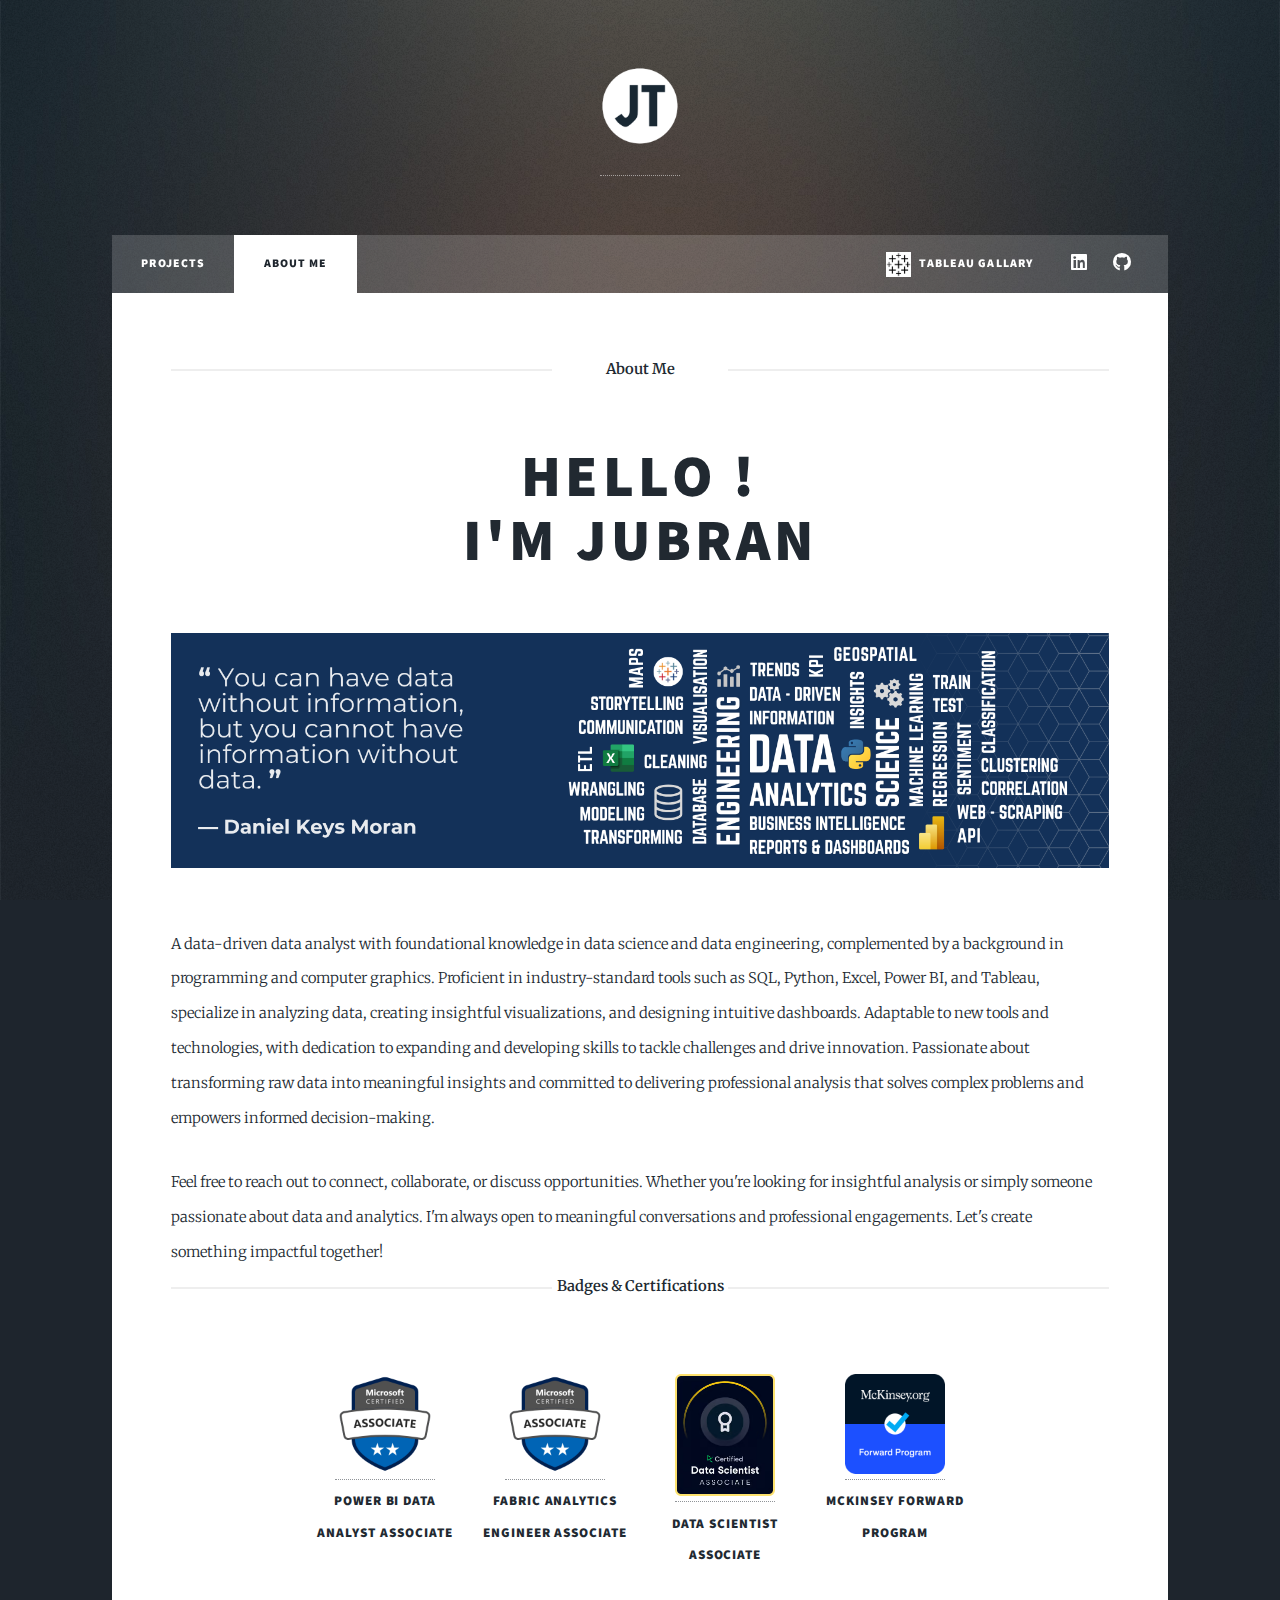
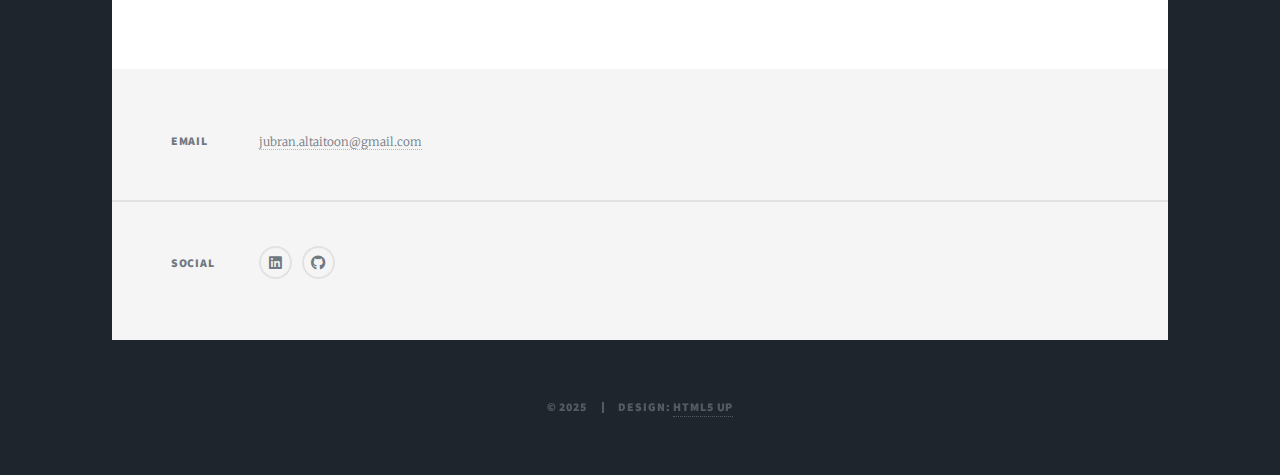
==== commit ef83462b: "Website updates" ====
--- a/about_me.html
+++ b/about_me.html
@@ -46,40 +46,48 @@
 								<header class="major">
 									<span class="date"><strong>About Me</strong></span>
 									<h1>Hello !<br>
-									I'm Jubran</h1>
-									<blockquote>
-                                        “You can have data without information, but you cannot have information without data.”  
-                                        <footer>— Daniel Keys Moran</footer>
-                                    </blockquote>                                    
+									I'm Jubran</h1>                               
 								</header>
-								<div class="image main"><img src="images/pic01.jpg" alt="" /></div>
+								<div class="image main"><img src="images/web about me.png" alt="" /></div>
 								<p>A data-driven data analyst with foundational knowledge in data science and data engineering, complemented by a background in programming and computer graphics. Proficient in industry-standard tools such as SQL, Python, Excel, Power BI, and Tableau, specialize in analyzing data, creating insightful visualizations, and designing intuitive dashboards. Adaptable to new tools and technologies, with dedication to expanding and developing skills to tackle challenges and drive innovation. Passionate about transforming raw data into meaningful insights and committed to delivering professional analysis that solves complex problems and empowers informed decision-making.</p>
+                                <section class="post">
+                                    <p>Feel free to reach out to connect, collaborate, or discuss opportunities. Whether you're looking for insightful analysis or simply someone passionate about data and analytics. I'm always open to meaningful conversations and professional engagements. Let's create something impactful together!</p>
+                                </section>
+                                <!--Badges-->
+                                <section class="post">
+                                    <header class="major">
+                                        <span class="date"><strong>Badges & Certifications</strong></span>
+                                    </header>
+                                    <div class="badge-container">
+                                        <!-- Row 1 -->
+                                        <div class="badge">
+                                            <a href="https://learn.microsoft.com/api/credentials/share/en-gb/JubAlt-9307/8A5DC041BBABE9D4?sharingId=ADE778A474A49F2D">
+                                                <img src="images/microsoft-certified-associate-badge.png" alt="Power BI Data Analyst Associate"/>
+                                                <p>Power BI Data Analyst Associate</p>
+                                            </a>
+                                        </div>
+                                        <div class="badge">
+                                            <a href="https://learn.microsoft.com/api/credentials/share/en-gb/JubAlt-9307/B014F2CB5DC11996?sharingId=ADE778A474A49F2D">
+                                                <img src="images/microsoft-certified-associate-badge.png" alt="Fabric Analytics Engineer Associate">
+                                            <p>Fabric Analytics Engineer Associate</p>
+                                            </a>
+                                        </div>
+                                        <div class="badge">
+                                            <a href="https://www.datacamp.com/certificate/DSA0014651350815">
+                                                <img src="images/DS_Associate_badge_with_outline.png" alt="Data Scientist Associate">
+                                                <p>Data Scientist Associate</p>
+                                            </a>
+                                        </div>
+                                        <div class="badge">
+                                            <a href="https://www.credly.com/badges/fa58797b-7085-4757-88b4-d56ab434e4a3/">
+                                                <img src="images/mckinsey_forward_program.png" alt="McKinsey Forward Program">
+                                                <p>McKinsey Forward Program</p>
+                                            </a>
+                                        </div>
+                                    </div>
+                                </section>
 							</section>
-                        <!--Badges-->
-                            <section class="post">
-                                <header class="major">
-                                    <span class="date"><strong>Badges & Certifications</strong></span>
-                                </header>
-                                <div class="badge-container">
-                                    <!-- Row 1 -->
-                                    <div class="badge">
-                                        <img src="images/microsoft-certified-associate-badge.png" alt="Power BI Data Analyst Associate"/>
-                                        <p>Power BI Data Analyst Associate</p>
-                                    </div>
-                                    <div class="badge">
-                                        <img src="images/microsoft-certified-associate-badge.png" alt="Fabric Analytics Engineer Associate">
-                                        <p>Fabric Analytics Engineer Associate</p>
-                                    </div>
-                                    <div class="badge">
-                                        <img src="images/DS_Associate_badge_with_outline.png" alt="Data Scientist Associate">
-                                        <p>Data Scientist Associate</p>
-                                    </div>
-                                    <div class="badge">
-                                        <img src="images/mckinsey_forward_program.png" alt="McKinsey Forward Program">
-                                        <p>McKinsey Forward Program</p>
-                                    </div>
-                                </div>
-                            </section>
+                        
 					</div>
 
 				<!-- Footer -->
